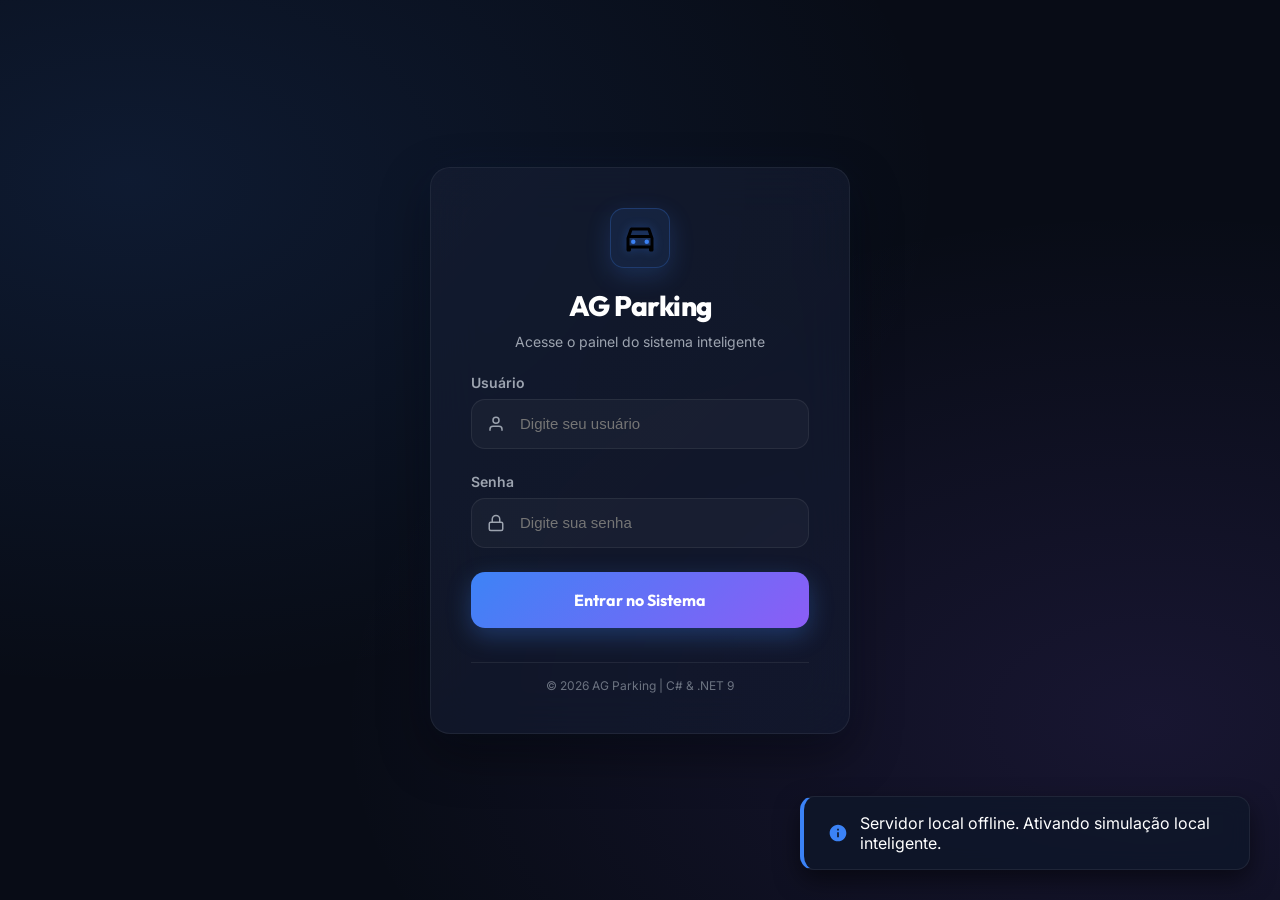
==== wwwroot/index.html @ 48885fd6 "Initial commit: Parking System with roles, users, capacity, and logs" ====
<!DOCTYPE html>
<html lang="pt-BR">
<head>
    <meta charset="UTF-8">
    <meta name="viewport" content="width=device-width, initial-scale=1.0">
    <meta name="description" content="Sistema de Gerenciamento de Estacionamento inteligente e responsivo. Controle entradas, saídas, faturamento e vagas em tempo real com design premium.">
    <title>Antigravity Parking - Sistema Inteligente de Estacionamento</title>
    <!-- CSS Estilos -->
    <link rel="stylesheet" href="css/styles.css">
    <!-- Icones SVG Embutidos nas seções para carregamento instantâneo -->
</head>
<body>

    <!-- Login Screen Overlay -->
    <div class="login-overlay" id="login-overlay">
        <div class="login-box">
            <div class="login-header">
                <div class="login-logo">
                    <svg viewBox="0 0 24 24" width="36" height="36">
                        <path d="M18.92 6.01C18.72 5.42 18.16 5 17.5 5h-11c-.66 0-1.21.42-1.42 1.01L3 12v8c0 .55.45 1 1 1h1c.55 0 1-.45 1-1v-1h12v1c0 .55.45 1 1 1h1c.55 0 1-.45 1-1v-8l-2.08-5.99zM6.85 7h10.29l1.04 3H5.81l1.04-3zM19 17H5v-5h14v5z"/>
                        <circle cx="7.5" cy="14.5" r="1.5" fill="#3b82f6"/>
                        <circle cx="16.5" cy="14.5" r="1.5" fill="#3b82f6"/>
                    </svg>
                </div>
                <h2>AG Parking</h2>
                <p>Acesse o painel do sistema inteligente</p>
            </div>
            <form id="login-form" onsubmit="handleLoginSubmit(event)">
                <div class="form-group">
                    <label for="login-username">Usuário</label>
                    <div class="input-with-icon">
                        <svg viewBox="0 0 24 24" width="18" height="18" fill="none" stroke="currentColor" stroke-width="2"><path d="M20 21v-2a4 4 0 0 0-4-4H8a4 4 0 0 0-4 4v2"/><circle cx="12" cy="7" r="4"/></svg>
                        <input type="text" id="login-username" placeholder="Digite seu usuário" required autocomplete="username">
                    </div>
                </div>
                <div class="form-group">
                    <label for="login-password">Senha</label>
                    <div class="input-with-icon">
                        <svg viewBox="0 0 24 24" width="18" height="18" fill="none" stroke="currentColor" stroke-width="2"><rect x="3" y="11" width="18" height="11" rx="2" ry="2"/><path d="M7 11V7a5 5 0 0 1 10 0v4"/></svg>
                        <input type="password" id="login-password" placeholder="Digite sua senha" required autocomplete="current-password">
                    </div>
                </div>
                <button type="submit" class="btn-primary" id="btn-login-submit" style="margin-top: 10px;">
                    Entrar no Sistema
                </button>
            </form>
            <div class="login-footer">
                <span>&copy; 2026 AG Parking | C# & .NET 9</span>
            </div>
        </div>
    </div>

    <div class="app-container" id="app-container" style="display: none;">
        <!-- Sidebar Navigation -->
        <aside class="sidebar">
            <div class="brand">
                <div class="brand-logo">
                    <svg viewBox="0 0 24 24">
                        <path d="M18.92 6.01C18.72 5.42 18.16 5 17.5 5h-11c-.66 0-1.21.42-1.42 1.01L3 12v8c0 .55.45 1 1 1h1c.55 0 1-.45 1-1v-1h12v1c0 .55.45 1 1 1h1c.55 0 1-.45 1-1v-8l-2.08-5.99zM6.85 7h10.29l1.04 3H5.81l1.04-3zM19 17H5v-5h14v5z"/>
                        <circle cx="7.5" cy="14.5" r="1.5" fill="#fff"/>
                        <circle cx="16.5" cy="14.5" r="1.5" fill="#fff"/>
                    </svg>
                </div>
                <span class="brand-name">AG Parking</span>
            </div>

            <!-- User Profile Widget -->
            <div class="user-profile-card">
                <div class="user-avatar">
                    <svg viewBox="0 0 24 24" width="20" height="20" fill="none" stroke="currentColor" stroke-width="2"><path d="M20 21v-2a4 4 0 0 0-4-4H8a4 4 0 0 0-4 4v2"/><circle cx="12" cy="7" r="4"/></svg>
                </div>
                <div class="user-info">
                    <div class="user-name" id="session-user-name">Operador</div>
                    <div class="user-role-badge" id="session-user-role">Caixa</div>
                </div>
                <div style="display: flex; gap: 6px;">
                    <button class="btn-logout" onclick="openChangePasswordModal()" title="Alterar Senha" style="border-color: rgba(59, 130, 246, 0.25);">
                        <svg viewBox="0 0 24 24" width="18" height="18" fill="none" stroke="#3b82f6" stroke-width="2"><rect x="3" y="11" width="18" height="11" rx="2" ry="2"/><path d="M7 11V7a5 5 0 0 1 10 0v4"/></svg>
                    </button>
                    <button class="btn-logout" onclick="handleLogout()" title="Sair do Sistema">
                        <svg viewBox="0 0 24 24" width="18" height="18" fill="none" stroke="currentColor" stroke-width="2"><path d="M9 21H5a2 2 0 0 1-2-2V5a2 2 0 0 1 2-2h4"/><polyline points="16 17 21 12 16 7"/><line x1="21" y1="12" x2="9" y2="12"/></svg>
                    </button>
                </div>
            </div>

            <nav>
                <ul class="nav-menu">
                    <li class="nav-item">
                        <a href="#" class="nav-link active" id="nav-dashboard" onclick="switchView('dashboard')">
                            <svg viewBox="0 0 24 24"><rect x="3" y="3" width="7" height="9" rx="1"/><rect x="14" y="3" width="7" height="5" rx="1"/><rect x="14" y="12" width="7" height="9" rx="1"/><rect x="3" y="16" width="7" height="5" rx="1"/></svg>
                            <span>Dashboard</span>
                        </a>
                    </li>
                    <li class="nav-item">
                        <a href="#" class="nav-link" id="nav-gate" onclick="switchView('gate')">
                            <svg viewBox="0 0 24 24"><path d="M19 21v-2a4 4 0 0 0-4-4H9a4 4 0 0 0-4 4v2"/><circle cx="12" cy="7" r="4"/><path d="M12 11v6M9 14h6"/></svg>
                            <span>Portaria / Gate</span>
                        </a>
                    </li>
                    <li class="nav-item">
                        <a href="#" class="nav-link" id="nav-map" onclick="switchView('map')">
                            <svg viewBox="0 0 24 24"><rect x="3" y="3" width="18" height="18" rx="2"/><line x1="9" y1="3" x2="9" y2="21"/><line x1="15" y1="3" x2="15" y2="21"/><line x1="3" y1="9" x2="21" y2="9"/><line x1="3" y1="15" x2="21" y2="15"/></svg>
                            <span>Mapa de Vagas</span>
                        </a>
                    </li>
                    <li class="nav-item">
                        <a href="#" class="nav-link" id="nav-tariffs" onclick="switchView('tariffs')">
                            <svg viewBox="0 0 24 24"><circle cx="12" cy="12" r="10"/><line x1="12" y1="8" x2="12" y2="16"/><line x1="8" y1="12" x2="16" y2="12"/></svg>
                            <span>Tabela de Preços</span>
                        </a>
                    </li>
                    <li class="nav-item">
                        <a href="#" class="nav-link" id="nav-monthly" onclick="switchView('monthly')">
                            <svg viewBox="0 0 24 24"><path d="M17 21v-2a4 4 0 0 0-4-4H5a4 4 0 0 0-4 4v2"/><circle cx="9" cy="7" r="4"/><path d="M23 21v-2a4 4 0 0 0-3-3.87"/><path d="M16 3.13a4 4 0 0 1 0 7.75"/></svg>
                            <span>Mensalistas</span>
                        </a>
                    </li>
                    <li class="nav-item">
                        <a href="#" class="nav-link" id="nav-history" onclick="switchView('history')">
                            <svg viewBox="0 0 24 24"><path d="M14 2H6a2 2 0 0 0-2 2v16a2 2 0 0 0 2 2h12a2 2 0 0 0 2-2V8z"/><polyline points="14 2 14 8 20 8"/><line x1="16" y1="13" x2="8" y2="13"/><line x1="16" y1="17" x2="8" y2="17"/><polyline points="10 9 9 9 8 9"/></svg>
                            <span>Histórico & Caixa</span>
                        </a>
                    </li>
                    <li class="nav-item">
                        <a href="#" class="nav-link" id="nav-logs" onclick="switchView('logs')">
                            <svg viewBox="0 0 24 24" fill="none" stroke="currentColor" stroke-width="2"><path d="M18 8A6 6 0 0 0 6 8c0 7-3 9-3 9h18s-3-2-3-9"/><path d="M13.73 21a2 2 0 0 1-3.46 0"/></svg>
                            <span>Logs do Sistema</span>
                        </a>
                    </li>
                    <li class="nav-item" id="nav-item-users" style="display: none;">
                        <a href="#" class="nav-link" id="nav-users" onclick="switchView('users')">
                            <svg viewBox="0 0 24 24" fill="none" stroke="currentColor" stroke-width="2"><path d="M17 21v-2a4 4 0 0 0-4-4H5a4 4 0 0 0-4 4v2"/><circle cx="9" cy="7" r="4"/><path d="M23 21v-2a4 4 0 0 0-3-3.87"/><path d="M16 3.13a4 4 0 0 1 0 7.75"/></svg>
                            <span>Config. Usuários</span>
                        </a>
                    </li>
                    <li class="nav-item" id="nav-item-capacity" style="display: none;">
                        <a href="#" class="nav-link" id="nav-capacity" onclick="switchView('capacity')">
                            <svg viewBox="0 0 24 24" fill="none" stroke="currentColor" stroke-width="2"><rect x="3" y="3" width="18" height="18" rx="2" ry="2"/><line x1="9" y1="3" x2="9" y2="21"/><line x1="15" y1="3" x2="15" y2="21"/></svg>
                            <span>Config. Vagas</span>
                        </a>
                    </li>
                </ul>
            </nav>

            <div class="sidebar-footer">
                <div class="status-badge">
                    <div class="indicator" id="status-indicator"></div>
                    <span id="status-text">Conectado ao Servidor</span>
                </div>
            </div>
        </aside>

        <!-- Main Workspace Area -->
        <main class="main-content">
            <!-- Header Panel -->
            <header class="header-panel">
                <div class="header-title">
                    <h1 id="view-title">Dashboard Operacional</h1>
                    <p id="view-subtitle">Resumo estatístico das operações e ocupação atual.</p>
                </div>
                <div class="system-clock" id="system-clock">
                    <svg viewBox="0 0 24 24" width="18" height="18" fill="none" stroke="currentColor" stroke-width="2"><circle cx="12" cy="12" r="10"/><polyline points="12 6 12 12 16 14"/></svg>
                    <span id="clock-display">00:00:00</span>
                </div>
            </header>

            <!-- VIEW: DASHBOARD -->
            <section id="view-dashboard-section" class="app-view active-view">
                <!-- Cards Grid -->
                <div class="stats-grid">
                    <!-- Card Total Capacity -->
                    <div class="card card-blue" id="card-total-spaces">
                        <div class="card-header-icon">
                            <svg viewBox="0 0 24 24"><rect x="3" y="3" width="18" height="18" rx="2" fill="none"/></svg>
                        </div>
                        <div class="card-title">Vagas Totais</div>
                        <div class="card-value" id="stats-total-spaces">0</div>
                        <div class="card-desc">Capacidade total do complexo</div>
                    </div>
                    <!-- Card Occupied -->
                    <div class="card card-danger" id="card-occupied-spaces">
                        <div class="card-header-icon">
                            <svg viewBox="0 0 24 24"><path d="M18.92 6.01C18.72 5.42 18.16 5 17.5 5h-11c-.66 0-1.21.42-1.42 1.01L3 12v8c0 .55.45 1 1 1h1c.55 0 1-.45 1-1v-1h12v1c0 .55.45 1 1 1h1c.55 0 1-.45 1-1v-8l-2.08-5.99z"/></svg>
                        </div>
                        <div class="card-title">Veículos Estacionados</div>
                        <div class="card-value" id="stats-occupied-spaces">0</div>
                        <div class="card-desc">Vagas ocupadas no momento</div>
                    </div>
                    <!-- Card Free Spaces -->
                    <div class="card card-green" id="card-free-spaces">
                        <div class="card-header-icon">
                            <svg viewBox="0 0 24 24"><path d="M22 11.08V12a10 10 0 1 1-5.93-9.14"/><polyline points="22 4 12 14.01 9 11.01"/></svg>
                        </div>
                        <div class="card-title">Vagas Livres</div>
                        <div class="card-value" id="stats-free-spaces">0</div>
                        <div class="card-desc" id="stats-free-desc">Disponibilidade imediata</div>
                    </div>
                    <!-- Card Faturamento -->
                    <div class="card card-warning" id="card-revenue">
                        <div class="card-header-icon">
                            <svg viewBox="0 0 24 24"><line x1="12" y1="1" x2="12" y2="23"/><path d="M17 5H9.5a3.5 3.5 0 0 0 0 7h5a3.5 3.5 0 0 1 0 7H6"/></svg>
                        </div>
                        <div class="card-title">Caixa do Dia</div>
                        <div class="card-value" id="stats-revenue">R$ 0,00</div>
                        <div class="card-desc">Receita líquida faturada hoje</div>
                    </div>
                </div>

                <!-- Detailed Analytics -->
                <div class="dashboard-details">
                    <!-- Left detail: Vehicle types occupancy bars -->
                    <div class="content-box">
                        <h3 class="content-box-title">Distribuição por Categoria</h3>
                        <div class="occupancy-bars">
                            <!-- Cars -->
                            <div class="bar-item">
                                <div class="bar-label">
                                    <span>Carros (Setor A)</span>
                                    <span id="stats-car-ratio">0 / 0</span>
                                </div>
                                <div class="bar-track">
                                    <div class="bar-fill bar-car" id="stats-car-bar" style="width: 0%"></div>
                                </div>
                            </div>
                            <!-- Motorcycles -->
                            <div class="bar-item">
                                <div class="bar-label">
                                    <span>Motos (Setor B)</span>
                                    <span id="stats-moto-ratio">0 / 0</span>
                                </div>
                                <div class="bar-track">
                                    <div class="bar-fill bar-moto" id="stats-moto-bar" style="width: 0%"></div>
                                </div>
                            </div>
                            <!-- Trucks -->
                            <div class="bar-item">
                                <div class="bar-label">
                                    <span>Utilitários / Caminhões (Setor C)</span>
                                    <span id="stats-truck-ratio">0 / 0</span>
                                </div>
                                <div class="bar-track">
                                    <div class="bar-fill bar-truck" id="stats-truck-bar" style="width: 0%"></div>
                                </div>
                            </div>
                        </div>
                    </div>

                    <!-- Right detail: Progress circle -->
                    <div class="content-box">
                        <h3 class="content-box-title">Taxa de Ocupação</h3>
                        <div class="occupancy-donut-container">
                            <svg class="donut-chart-svg" width="200" height="200">
                                <defs>
                                    <linearGradient id="donut-grad" x1="0%" y1="0%" x2="100%" y2="100%">
                                        <stop offset="0%" stop-color="#3b82f6" />
                                        <stop offset="100%" stop-color="#8b5cf6" />
                                    </linearGradient>
                                </defs>
                                <circle class="donut-bg" cx="100" cy="100" r="90" />
                                <circle class="donut-progress" id="occupancy-donut-progress" cx="100" cy="100" r="90" />
                            </svg>
                            <div class="donut-label">
                                <span class="donut-number" id="occupancy-percentage">0%</span>
                                <span class="donut-text">Ocupado</span>
                            </div>
                        </div>
                    </div>
                </div>
            </section>

            <!-- VIEW: PORTARIA / GATE -->
            <section id="view-gate-section" class="app-view">
                <div class="gate-grid">
                    <!-- Left: Control Panels (Entry and Exit) -->
                    <div style="display: flex; flex-direction: column; gap: 30px;">
                        <!-- Entry Registration -->
                        <div class="gate-form-card">
                            <h2>
                                <svg viewBox="0 0 24 24" width="26" height="26" fill="none" stroke="var(--color-primary)" stroke-width="2"><rect x="3" y="11" width="18" height="10" rx="2"/><path d="M12 2v9M9 5l3-3 3 3"/></svg>
                                Registro de Entrada (Cancela)
                            </h2>
                            <form id="entry-form" onsubmit="handleVehicleEntry(event)">
                                <div class="form-group">
                                    <label for="entry-plate">Placa do Veículo</label>
                                    <div class="plate-input-container">
                                        <svg viewBox="0 0 24 24"><rect x="3" y="3" width="18" height="18" rx="2"/><path d="M7 21v-6a2 2 0 0 1 2-2h6a2 2 0 0 1 2 2v6"/><circle cx="12" cy="8" r="2"/></svg>
                                        <input type="text" id="entry-plate" class="input-plate" oninput="handleEntryPlateInput()" placeholder="AAA-9999 ou ABC1D23" required>
                                    </div>
                                    <div id="entry-subscriber-badge" style="display: none; margin-top: 10px;"></div>
                                </div>
                                <div class="form-group" style="display: grid; grid-template-columns: repeat(3, 1fr); gap: 15px;">
                                    <div>
                                        <label for="entry-brand">Marca</label>
                                        <input type="text" id="entry-brand" class="input-search" style="width: 100%; height: 46px;" placeholder="Ex: Chevrolet">
                                    </div>
                                    <div>
                                        <label for="entry-model">Modelo</label>
                                        <input type="text" id="entry-model" class="input-search" style="width: 100%; height: 46px;" placeholder="Ex: Onix">
                                    </div>
                                    <div>
                                        <label for="entry-color">Cor</label>
                                        <input type="text" id="entry-color" class="input-search" style="width: 100%; height: 46px;" placeholder="Ex: Preto">
                                    </div>
                                </div>
                                <div class="form-group">
                                    <label>Tipo de Veículo</label>
                                    <div class="type-selector">
                                        <div class="type-option selected" id="type-opt-car" onclick="selectEntryVehicleType('Car')">
                                            <svg viewBox="0 0 24 24"><path d="M19 17h2c.6 0 1-.4 1-1v-3c0-.9-.7-1.7-1.5-1.9C18.7 10.6 16 10 16 10s-1.3-1.4-2.2-2.3C13 6.9 11.5 6 10 6H4c-1.1 0-2 .9-2 2v8c0 1.1.9 2 2 2h2m10-5c0-1.1-.9-2-2-2s-2 .9-2 2 .9 2 2 2 2-.9 2-2zM6 15c0-1.1-.9-2-2-2s-2 .9-2 2 .9 2 2 2 2-.9 2-2z"/></svg>
                                            <span>Carro</span>
                                        </div>
                                        <div class="type-option" id="type-opt-motorcycle" onclick="selectEntryVehicleType('Motorcycle')">
                                            <svg viewBox="0 0 24 24"><circle cx="5.5" cy="14.5" r="2.5"/><circle cx="18.5" cy="14.5" r="2.5"/><path d="M5.5 12h2.5l2.5-4h4.5l2 4h1.5M10.5 8l-2-4h-2M15 8l-1.5-4h-3"/></svg>
                                            <span>Moto</span>
                                        </div>
                                        <div class="type-option" id="type-opt-truck" onclick="selectEntryVehicleType('Truck')">
                                            <svg viewBox="0 0 24 24"><rect x="1" y="3" width="15" height="13" rx="2"/><rect x="16" y="8" width="7" height="8" rx="1"/><circle cx="5" cy="18" r="2"/><circle cx="18" cy="18" r="2"/></svg>
                                            <span>Utilitário</span>
                                        </div>
                                    </div>
                                </div>
                                <button type="submit" class="btn-primary" id="btn-submit-entry">
                                    Emitir Ticket & Abrir Cancela
                                </button>
                            </form>
                        </div>

                        <!-- Exit Processing & Payment -->
                        <div class="gate-form-card">
                            <h2>
                                <svg viewBox="0 0 24 24" width="26" height="26" fill="none" stroke="var(--color-success)" stroke-width="2"><rect x="3" y="11" width="18" height="10" rx="2"/><path d="M12 11V2M9 5l3 3 3-3"/></svg>
                                Processar Saída e Pagamento
                            </h2>
                            <div class="gate-search-container">
                                <input type="text" id="exit-search-input" class="input-search" placeholder="Buscar por Placa ou Ticket...">
                                <button class="btn-search" onclick="searchTicketForExit()">
                                    <svg viewBox="0 0 24 24"><circle cx="11" cy="11" r="8"/><line x1="21" y1="21" x2="16.65" y2="16.65"/></svg>
                                </button>
                            </div>

                            <!-- Calculation Display Details -->
                            <div id="checkout-calculation-panel" style="display: none;">
                                <div class="ticket-calculation-details">
                                    <div class="calc-row">
                                        <span class="label">Ticket</span>
                                        <span class="value" id="calc-ticket-number">TKT-000000</span>
                                    </div>
                                    <div class="calc-row">
                                        <span class="label">Placa</span>
                                        <span class="value" id="calc-plate">AAA-0000</span>
                                    </div>
                                    <div class="calc-row">
                                        <span class="label">Modalidade</span>
                                        <span class="value" id="calc-type-badge">Avulso</span>
                                    </div>
                                    <div class="calc-row">
                                        <span class="label">Veículo</span>
                                        <span class="value" id="calc-vehicle-details">--</span>
                                    </div>
                                    <div class="calc-row">
                                        <span class="label">Entrada</span>
                                        <span class="value" id="calc-entry-time">--/--/---- --:--</span>
                                    </div>
                                    <div class="calc-row">
                                        <span class="label">Tempo Decorrido</span>
                                        <span class="value" id="calc-duration">0m</span>
                                    </div>
                                    <div class="calc-row">
                                        <span class="label">Tarifa Aplicada</span>
                                        <span class="value" id="calc-tariff-rate">R$ 0,00</span>
                                    </div>
                                    <div class="calc-total">
                                        <span>Total a Pagar</span>
                                        <span class="value" id="calc-total-amount">R$ 0,00</span>
                                    </div>
                                </div>

                                <div class="form-group">
                                    <label>Método de Pagamento</label>
                                    <div class="method-selector">
                                        <div class="method-option selected" id="method-opt-money" onclick="selectPaymentMethod('Dinheiro')">Dinheiro</div>
                                        <div class="method-option" id="method-opt-card" onclick="selectPaymentMethod('Cartão')">Cartão</div>
                                        <div class="method-option" id="method-opt-pix" onclick="selectPaymentMethod('PIX')">PIX</div>
                                    </div>
                                </div>

                                <button class="btn-success" id="btn-confirm-exit" onclick="confirmPaymentAndExit()">
                                    Confirmar Pagamento e Liberar Cancela
                                </button>
                            </div>
                            
                            <div id="checkout-empty-message" style="color: var(--text-muted); text-align: center; padding: 20px 0;">
                                Busque um ticket ou placa ativo para calcular e processar o pagamento.
                            </div>
                        </div>
                    </div>

                    <!-- Right: Digital Receipt Preview -->
                    <div class="receipt-wrapper">
                        <div id="receipt-preview-container" style="display: none;">
                            <!-- Dynamic receipt is rendered here -->
                        </div>
                        <div id="receipt-empty-state" class="content-box" style="width: 320px; text-align: center; border-style: dashed; padding: 40px 20px;">
                            <svg viewBox="0 0 24 24" width="48" height="48" fill="none" stroke="var(--text-muted)" stroke-width="1.5" style="margin-bottom: 15px;"><path d="M14 2H6a2 2 0 0 0-2 2v16a2 2 0 0 0 2 2h12a2 2 0 0 0 2-2V8z"/><polyline points="14 2 14 8 20 8"/></svg>
                            <h4 style="margin-bottom: 10px; font-family: var(--font-heading);">Comprovante Fiscal</h4>
                            <p style="font-size: 13px; color: var(--text-secondary);">Um comprovante digital interativo do ticket será gerado aqui após a entrada ou pagamento do veículo.</p>
                        </div>
                    </div>
                </div>
            </section>

            <!-- VIEW: MAPA DE VAGAS -->
            <section id="view-map-section" class="app-view">
                <div class="content-box">
                    <div class="content-box-title">
                        <span>Layout Físico das Vagas</span>
                        <!-- Filter Sectors -->
                        <div class="sector-nav">
                            <button class="sector-btn active" id="sector-btn-all" onclick="filterMapSector('all')">Todos os Setores</button>
                            <button class="sector-btn" id="sector-btn-car" onclick="filterMapSector('Car')">Carros (Setor A)</button>
                            <button class="sector-btn" id="sector-btn-moto" onclick="filterMapSector('Motorcycle')">Motos (Setor B)</button>
                            <button class="sector-btn" id="sector-btn-truck" onclick="filterMapSector('Truck')">Utilitários (Setor C)</button>
                        </div>
                    </div>

                    <!-- Grid Layout for Map -->
                    <div class="parking-map-grid" id="parking-map-grid-container">
                        <!-- Parking Space Cells will be dynamically generated by JS -->
                    </div>

                    <!-- Map Legend -->
                    <div style="display: flex; gap: 30px; border-top: 1px solid var(--border-color); padding-top: 25px; margin-top: 25px; justify-content: center; font-size: 14px;">
                        <div style="display: flex; align-items: center; gap: 8px;">
                            <div style="width: 12px; height: 12px; background: var(--color-success); border-radius: 3px;"></div>
                            <span>Vaga Livre</span>
                        </div>
                        <div style="display: flex; align-items: center; gap: 8px;">
                            <div style="width: 12px; height: 12px; background: var(--color-danger); border-radius: 3px;"></div>
                            <span>Vaga Ocupada</span>
                        </div>
                        <div style="display: flex; align-items: center; gap: 8px;">
                            <svg viewBox="0 0 24 24" width="16" height="16" fill="none" stroke="var(--text-secondary)" stroke-width="2"><path d="M19 17h2c.6 0 1-.4 1-1v-3c0-.9-.7-1.7-1.5-1.9C18.7 10.6 16 10 16 10s-1.3-1.4-2.2-2.3C13 6.9 11.5 6 10 6H4c-1.1 0-2 .9-2 2v8c0 1.1.9 2 2 2h2"/></svg>
                            <span>Setor A (Carros)</span>
                        </div>
                        <div style="display: flex; align-items: center; gap: 8px;">
                            <svg viewBox="0 0 24 24" width="16" height="16" fill="none" stroke="var(--text-secondary)" stroke-width="2"><circle cx="5.5" cy="14.5" r="2.5"/><circle cx="18.5" cy="14.5" r="2.5"/><path d="M5.5 12h2.5l2.5-4h4.5l2 4h1.5"/></svg>
                            <span>Setor B (Motos)</span>
                        </div>
                        <div style="display: flex; align-items: center; gap: 8px;">
                            <svg viewBox="0 0 24 24" width="16" height="16" fill="none" stroke="var(--text-secondary)" stroke-width="2"><rect x="1" y="3" width="15" height="13" rx="2"/><circle cx="5" cy="18" r="2"/></svg>
                            <span>Setor C (Caminhões)</span>
                        </div>
                    </div>
                </div>
            </section>

            <!-- VIEW: TABELA DE PRECOS (CONFIGURACOES) -->
            <section id="view-tariffs-section" class="app-view">
                <div class="tariff-grid" id="tariff-cards-container">
                    <!-- Tariff Cards will be rendered dynamically by JS -->
                </div>
            </section>

             <!-- VIEW: MENSALISTAS -->
             <section id="view-monthly-section" class="app-view">
                 <div class="monthly-layout">
                    <!-- Left: Register / Edit Subscriber Form -->
                    <div class="gate-form-card">
                        <h2 id="subscriber-form-title">
                            <svg viewBox="0 0 24 24" width="26" height="26" fill="none" stroke="var(--color-monthly)" stroke-width="2"><path d="M16 21v-2a4 4 0 0 0-4-4H5a4 4 0 0 0-4 4v2"/><circle cx="9" cy="7" r="4"/></svg>
                            Novo Cadastro de Mensalista
                        </h2>
                        <form id="subscriber-form" onsubmit="handleSaveSubscriber(event)">
                            <input type="hidden" id="sub-id" value="">
                            
                            <div class="form-group">
                                <label for="sub-name">Nome Completo</label>
                                <input type="text" id="sub-name" class="input-search" style="width: 100%; height: 46px;" placeholder="Nome do Cliente" required>
                            </div>
                            
                            <div class="form-group" style="display: grid; grid-template-columns: 1fr 1fr; gap: 15px;">
                                <div>
                                    <label for="sub-cpf">CPF</label>
                                    <input type="text" id="sub-cpf" class="input-search" style="width: 100%; height: 46px;" placeholder="000.000.000-00" required>
                                </div>
                                <div>
                                    <label for="sub-plate">Placa do Veículo</label>
                                    <input type="text" id="sub-plate" class="input-plate" style="height: 46px; font-size: 16px; padding: 0 15px;" placeholder="AAA-9999" required>
                                </div>
                            </div>
                            
                            <div class="form-group" style="display: grid; grid-template-columns: repeat(3, 1fr); gap: 10px;">
                                <div>
                                    <label for="sub-brand">Marca</label>
                                    <input type="text" id="sub-brand" class="input-search" style="width: 100%; height: 46px;" placeholder="Ex: Chevrolet">
                                </div>
                                <div>
                                    <label for="sub-model">Modelo</label>
                                    <input type="text" id="sub-model" class="input-search" style="width: 100%; height: 46px;" placeholder="Ex: Onix">
                                </div>
                                <div>
                                    <label for="sub-color">Cor</label>
                                    <input type="text" id="sub-color" class="input-search" style="width: 100%; height: 46px;" placeholder="Ex: Preto">
                                </div>
                            </div>

                            <div class="form-group">
                                <label>Categoria do Veículo</label>
                                <div class="type-selector" style="grid-template-columns: repeat(3, 1fr);">
                                    <div class="type-option selected" id="sub-type-car" onclick="selectSubVehicleType('Car')" style="padding: 10px;">
                                        <svg viewBox="0 0 24 24" style="width: 20px; height: 20px;"><path d="M19 17h2c.6 0 1-.4 1-1v-3c0-.9-.7-1.7-1.5-1.9C18.7 10.6 16 10 16 10s-1.3-1.4-2.2-2.3C13 6.9 11.5 6 10 6H4c-1.1 0-2 .9-2 2v8c0 1.1.9 2 2 2h2"/></svg>
                                        <span style="font-size: 11px;">Carro</span>
                                    </div>
                                    <div class="type-option" id="sub-type-motorcycle" onclick="selectSubVehicleType('Motorcycle')" style="padding: 10px;">
                                        <svg viewBox="0 0 24 24" style="width: 20px; height: 20px;"><circle cx="5.5" cy="14.5" r="2.5"/><circle cx="18.5" cy="14.5" r="2.5"/><path d="M5.5 12h2.5l2.5-4h4.5l2 4h1.5"/></svg>
                                        <span style="font-size: 11px;">Moto</span>
                                    </div>
                                    <div class="type-option" id="sub-type-truck" onclick="selectSubVehicleType('Truck')" style="padding: 10px;">
                                        <svg viewBox="0 0 24 24" style="width: 20px; height: 20px;"><rect x="1" y="3" width="15" height="13" rx="2"/><circle cx="5" cy="18" r="2"/></svg>
                                        <span style="font-size: 11px;">Utilitário</span>
                                    </div>
                                </div>
                            </div>
                            
                            <div class="form-group" style="display: grid; grid-template-columns: 1fr 1fr; gap: 15px;">
                                <div>
                                    <label for="sub-fee">Mensalidade</label>
                                    <div class="currency-input-wrapper">
                                        <span class="currency-input-prefix">R$</span>
                                        <input type="number" step="5.00" min="0" id="sub-fee" class="input-tariff" value="150.00" required>
                                    </div>
                                </div>
                                <div style="display: flex; align-items: center; justify-content: center; height: 100%; padding-top: 25px;">
                                    <label class="status-badge" style="cursor: pointer; gap: 8px;">
                                        <input type="checkbox" id="sub-active" checked style="width: 18px; height: 18px;">
                                        <span>Cadastro Ativo</span>
                                    </label>
                                </div>
                            </div>
                            
                            <div class="form-group" style="display: grid; grid-template-columns: 1fr 1fr; gap: 15px;">
                                <div>
                                    <label for="sub-start">Data de Início</label>
                                    <input type="date" id="sub-start" class="input-search" style="width: 100%; height: 46px;" required>
                                </div>
                                <div>
                                    <label for="sub-end">Data de Expiração</label>
                                    <input type="date" id="sub-end" class="input-search" style="width: 100%; height: 46px;" required>
                                </div>
                            </div>
                            
                            <div style="display: flex; gap: 10px;">
                                <button type="submit" class="btn-primary btn-monthly" style="flex: 1;" id="btn-save-subscriber">
                                    Salvar Mensalista
                                </button>
                                <button type="button" class="btn-search" style="height: 56px; width: auto; padding: 0 20px; display: none;" id="btn-cancel-sub-edit" onclick="cancelSubscriberEdit()">
                                    Cancelar
                                </button>
                            </div>
                        </form>
                    </div>

                    <!-- Right: Subscribers List -->
                    <div class="content-box">
                        <div class="content-box-title">
                            <span>Mensalistas Cadastrados</span>
                            <div class="search-box" style="width: 250px;">
                                <svg viewBox="0 0 24 24"><circle cx="11" cy="11" r="8"/><line x1="21" y1="21" x2="16.65" y2="16.65"/></svg>
                                <input type="text" id="sub-search" oninput="applySubscriberSearch()" placeholder="Pesquisar...">
                            </div>
                        </div>
                        
                        <div class="table-container" style="max-height: 520px; overflow-y: auto;">
                            <table class="data-table">
                                <thead>
                                    <tr>
                                        <th>Nome / CPF</th>
                                        <th>Placa / Categoria</th>
                                        <th>Veículo</th>
                                        <th>Mensalidade</th>
                                        <th>Vencimento</th>
                                        <th>Status</th>
                                        <th>Ações</th>
                                    </tr>
                                </thead>
                                <tbody id="subscribers-table-body">
                                    <!-- Populated dynamically -->
                                </tbody>
                            </table>
                            <div id="sub-empty-message" style="display: none; text-align: center; color: var(--text-muted); padding: 50px 20px;">
                                Nenhum mensalista cadastrado.
                            </div>
                        </div>
                    </div>
                </div>
            </section>

            <!-- VIEW: HISTORICO & RELATORIOS -->
            <section id="view-history-section" class="app-view">
                <div class="history-filters">
                    <!-- Search Input -->
                    <div class="search-box">
                        <svg viewBox="0 0 24 24"><circle cx="11" cy="11" r="8"/><line x1="21" y1="21" x2="16.65" y2="16.65"/></svg>
                        <input type="text" id="history-search" oninput="applyHistoryFilters()" placeholder="Buscar por placa ou ticket...">
                    </div>
                    
                    <!-- Status Filter -->
                    <div class="filter-group">
                        <select id="history-filter-status" onchange="applyHistoryFilters()" class="select-filter">
                            <option value="all">Todos os Status</option>
                            <option value="active">Ativos (No Estacionamento)</option>
                            <option value="paid">Pagos & Finalizados</option>
                        </select>
                        
                        <select id="history-filter-modality" onchange="applyHistoryFilters()" class="select-filter">
                            <option value="all">Todas Modalidades</option>
                            <option value="casual">Avulso</option>
                            <option value="monthly">Mensalista</option>
                        </select>
                        
                        <select id="history-filter-type" onchange="applyHistoryFilters()" class="select-filter">
                            <option value="all">Todas Categorias</option>
                            <option value="Car">Carro</option>
                            <option value="Motorcycle">Moto</option>
                            <option value="Truck">Utilitário</option>
                        </select>
                    </div>
                </div>

                <!-- Data Table -->
                <div class="table-container">
                    <table class="data-table">
                        <thead>
                             <tr>
                                <th>Ticket</th>
                                <th>Placa</th>
                                <th>Modalidade</th>
                                <th>Categoria</th>
                                <th>Veículo</th>
                                <th>Vaga</th>
                                <th>Entrada</th>
                                <th>Saída</th>
                                <th>Valor Pago</th>
                                <th>Status</th>
                            </tr>
                        </thead>
                        <tbody id="history-table-body">
                            <!-- Table rows dynamically populated by JS -->
                        </tbody>
                    </table>
                    <div id="history-empty-message" style="display: none; text-align: center; color: var(--text-muted); padding: 50px 20px;">
                        Nenhum registro encontrado para os filtros selecionados.
                    </div>
                </div>
            </section>

            <!-- VIEW: NOTIFICACOES / LOGS -->
            <section id="view-logs-section" class="app-view">
                <div class="content-box">
                    <div class="content-box-title">
                        <span>Notificações e Logs do Sistema</span>
                        <button class="btn-search" style="width: auto; padding: 0 15px; height: 38px; font-size: 13px; color: var(--color-danger); border-color: rgba(244,63,94,0.2);" onclick="clearSystemLogs()">
                            Limpar Histórico
                        </button>
                    </div>
                    
                    <div class="table-container" style="max-height: 600px; overflow-y: auto;">
                        <table class="data-table">
                            <thead>
                                <tr>
                                    <th style="width: 180px;">Horário</th>
                                    <th style="width: 120px;">Tipo</th>
                                    <th>Mensagem</th>
                                </tr>
                            </thead>
                            <tbody id="logs-table-body">
                                <!-- Populated dynamically -->
                            </tbody>
                        </table>
                        <div id="logs-empty-message" style="display: none; text-align: center; color: var(--text-muted); padding: 50px 20px;">
                            Nenhum registro de log no momento.
                        </div>
                    </div>
                </div>
            </section>

            <!-- VIEW: CONFIG. USUARIOS -->
            <section id="view-users-section" class="app-view">
                <div class="gate-grid">
                    <!-- Left: User Registration / Edit Form -->
                    <div class="gate-form-card">
                        <h2 id="user-form-title">
                            <svg viewBox="0 0 24 24" width="26" height="26" fill="none" stroke="var(--color-primary)" stroke-width="2"><path d="M16 21v-2a4 4 0 0 0-4-4H5a4 4 0 0 0-4 4v2"/><circle cx="9" cy="7" r="4"/></svg>
                            Novo Usuário
                        </h2>
                        <form id="user-crud-form" onsubmit="handleSaveUser(event)">
                            <input type="hidden" id="crud-user-id" value="">
                            
                            <div class="form-group">
                                <label for="crud-user-name">Nome Completo</label>
                                <input type="text" id="crud-user-name" class="input-search" style="width: 100%; height: 46px;" placeholder="Nome do Funcionário" required>
                            </div>
                            
                            <div class="form-group">
                                <label for="crud-user-username">Usuário (Login)</label>
                                <input type="text" id="crud-user-username" class="input-search" style="width: 100%; height: 46px;" placeholder="Ex: joao.silva" required autocomplete="username">
                            </div>
                            
                            <div class="form-group">
                                <label for="crud-user-password" id="label-user-password">Senha</label>
                                <input type="password" id="crud-user-password" class="input-search" style="width: 100%; height: 46px;" placeholder="Mínimo 4 caracteres" required autocomplete="new-password">
                                <small id="crud-user-password-hint" style="font-size: 11px; color: var(--text-muted); display: none; margin-top: 5px;">Deixe em branco para manter a senha atual.</small>
                            </div>

                            <div class="form-group">
                                <label>Perfil de Acesso</label>
                                <div class="type-selector" style="grid-template-columns: 1fr 1fr; gap: 15px;">
                                    <div class="type-option" id="crud-role-cashier" onclick="selectCrudUserRole('Cashier')">
                                        <span>Caixa</span>
                                    </div>
                                    <div class="type-option selected" id="crud-role-admin" onclick="selectCrudUserRole('Admin')">
                                        <span>Administrador</span>
                                    </div>
                                </div>
                            </div>
                            
                            <div style="display: flex; gap: 10px; margin-top: 20px;">
                                <button type="submit" class="btn-primary" style="flex: 1;" id="btn-save-user">
                                    Salvar Usuário
                                </button>
                                <button type="button" class="btn-search" style="height: 56px; width: auto; padding: 0 20px; display: none;" id="btn-cancel-user-edit" onclick="cancelUserEdit()">
                                    Cancelar
                                </button>
                            </div>
                        </form>
                    </div>

                    <!-- Right: Users List -->
                    <div class="content-box">
                        <div class="content-box-title">
                            <span>Usuários Cadastrados</span>
                        </div>
                        
                        <div class="table-container" style="max-height: 520px; overflow-y: auto;">
                            <table class="data-table">
                                <thead>
                                    <tr>
                                        <th>Nome</th>
                                        <th>Usuário</th>
                                        <th>Perfil</th>
                                        <th>Ações</th>
                                    </tr>
                                </thead>
                                <tbody id="users-table-body">
                                    <!-- Populated dynamically -->
                                </tbody>
                            </table>
                        </div>
                    </div>
                </div>
            </section>

            <!-- VIEW: CONFIGURAR CAPACIDADE -->
            <section id="view-capacity-section" class="app-view">
                <div class="gate-grid">
                    <!-- Left: Form to Edit Capacity -->
                    <div class="gate-form-card">
                        <h2>
                            <svg viewBox="0 0 24 24" width="26" height="26" fill="none" stroke="var(--color-primary)" stroke-width="2"><circle cx="12" cy="12" r="3"/><path d="M19.4 15a1.65 1.65 0 0 0 .33 1.82l.06.06a2 2 0 1 1-2.83 2.83l-.06-.06a1.65 1.65 0 0 0-1.82-.33 1.65 1.65 0 0 0-1 1.51V21a2 2 0 0 1-4 0v-.09A1.65 1.65 0 0 0 9 19.4a1.65 1.65 0 0 0-1.82.33l-.06.06a2 2 0 1 1-2.83-2.83l.06-.06a1.65 1.65 0 0 0 .33-1.82 1.65 1.65 0 0 0-1.51-1H3a2 2 0 0 1 0-4h.09A1.65 1.65 0 0 0 4.6 9a1.65 1.65 0 0 0-.33-1.82l-.06-.06a2 2 0 1 1 2.83-2.83l.06.06a1.65 1.65 0 0 0 1.82.33H9a1.65 1.65 0 0 0 1-1.51V3a2 2 0 0 1 4 0v.09a1.65 1.65 0 0 0 1 1.51 1.65 1.65 0 0 0 1.82-.33l.06-.06a2 2 0 1 1 2.83 2.83l-.06.06a1.65 1.65 0 0 0-.33 1.82V9a1.65 1.65 0 0 0 1.51 1H21a2 2 0 0 1 0 4h-.09a1.65 1.65 0 0 0-1.51 1z"/></svg>
                            Alterar Capacidades
                        </h2>
                        
                        <div class="alert alert-info" style="margin-bottom: 20px; border-left: 4px solid var(--color-primary); background: rgba(147, 51, 234, 0.1); padding: 12px; border-radius: 8px;">
                            <p style="font-size: 13px; margin: 0; line-height: 1.4; color: var(--text-normal);">
                                <strong>Aviso de Segurança:</strong> Não é permitido reduzir a capacidade de um setor para um valor inferior ao número de vagas que já estão ocupadas por veículos ativos daquela categoria.
                            </p>
                        </div>

                        <form id="capacity-config-form" onsubmit="handleSaveCapacity(event)">
                            <div class="form-group">
                                <label for="capacity-cars">Capacidade de Carros (Setor A)</label>
                                <input type="number" id="capacity-cars" class="input-search" style="width: 100%; height: 46px;" min="0" required>
                                <small id="occupied-cars-hint" style="font-size: 11px; color: var(--text-muted); display: block; margin-top: 5px;">Carros ativos hoje: 0. Mínimo permitido: 0</small>
                            </div>
                            
                            <div class="form-group">
                                <label for="capacity-motorcycles">Capacidade de Motos (Setor B)</label>
                                <input type="number" id="capacity-motorcycles" class="input-search" style="width: 100%; height: 46px;" min="0" required>
                                <small id="occupied-motorcycles-hint" style="font-size: 11px; color: var(--text-muted); display: block; margin-top: 5px;">Motos ativas hoje: 0. Mínimo permitido: 0</small>
                            </div>
                            
                            <div class="form-group">
                                <label for="capacity-trucks">Capacidade de Utilitários (Setor C)</label>
                                <input type="number" id="capacity-trucks" class="input-search" style="width: 100%; height: 46px;" min="0" required>
                                <small id="occupied-trucks-hint" style="font-size: 11px; color: var(--text-muted); display: block; margin-top: 5px;">Utilitários ativos hoje: 0. Mínimo permitido: 0</small>
                            </div>
                            
                            <div style="margin-top: 25px;">
                                <button type="submit" class="btn-primary" style="width: 100%; height: 50px;" id="btn-save-capacity">
                                    Salvar Nova Capacidade
                                </button>
                            </div>
                        </form>
                    </div>

                    <!-- Right: Current Details -->
                    <div class="content-box">
                        <div class="content-box-title">
                            <span>Distribuição Atual de Vagas</span>
                        </div>
                        
                        <div style="padding: 20px; display: flex; flex-direction: column; gap: 20px;">
                            <!-- Car sector status card -->
                            <div class="status-card" style="background: rgba(255, 255, 255, 0.02); border: 1px solid rgba(255, 255, 255, 0.05); padding: 18px; border-radius: 12px; display: flex; align-items: center; justify-content: space-between;">
                                <div>
                                    <div style="font-weight: 600; font-size: 15px; margin-bottom: 5px; color: var(--text-normal);">Setor A - Carros</div>
                                    <div style="font-size: 13px; color: var(--text-muted);" id="sector-a-summary">Ocupação: 0 / 0 vagas (0%)</div>
                                </div>
                                <div style="text-align: right;">
                                    <span id="sector-a-badge" class="badge badge-success" style="background: rgba(34, 197, 94, 0.1); color: #22c55e; border: 1px solid rgba(34, 197, 94, 0.2); padding: 6px 12px; border-radius: 20px; font-size: 12px; font-weight: 600;">OK</span>
                                </div>
                            </div>
                            
                            <!-- Motorcycle sector status card -->
                            <div class="status-card" style="background: rgba(255, 255, 255, 0.02); border: 1px solid rgba(255, 255, 255, 0.05); padding: 18px; border-radius: 12px; display: flex; align-items: center; justify-content: space-between;">
                                <div>
                                    <div style="font-weight: 600; font-size: 15px; margin-bottom: 5px; color: var(--text-normal);">Setor B - Motos</div>
                                    <div style="font-size: 13px; color: var(--text-muted);" id="sector-b-summary">Ocupação: 0 / 0 vagas (0%)</div>
                                </div>
                                <div style="text-align: right;">
                                    <span id="sector-b-badge" class="badge badge-success" style="background: rgba(34, 197, 94, 0.1); color: #22c55e; border: 1px solid rgba(34, 197, 94, 0.2); padding: 6px 12px; border-radius: 20px; font-size: 12px; font-weight: 600;">OK</span>
                                </div>
                            </div>
                            
                            <!-- Truck sector status card -->
                            <div class="status-card" style="background: rgba(255, 255, 255, 0.02); border: 1px solid rgba(255, 255, 255, 0.05); padding: 18px; border-radius: 12px; display: flex; align-items: center; justify-content: space-between;">
                                <div>
                                    <div style="font-weight: 600; font-size: 15px; margin-bottom: 5px; color: var(--text-normal);">Setor C - Utilitários</div>
                                    <div style="font-size: 13px; color: var(--text-muted);" id="sector-c-summary">Ocupação: 0 / 0 vagas (0%)</div>
                                </div>
                                <div style="text-align: right;">
                                    <span id="sector-c-badge" class="badge badge-success" style="background: rgba(34, 197, 94, 0.1); color: #22c55e; border: 1px solid rgba(34, 197, 94, 0.2); padding: 6px 12px; border-radius: 20px; font-size: 12px; font-weight: 600;">OK</span>
                                </div>
                            </div>
                        </div>
                    </div>
                </div>
            </section>

            <!-- Footer com Copyright -->
            <footer class="app-footer">
                <span>&copy; 2026 AG Parking - Sistema Inteligente de Estacionamento. Todos os direitos reservados.</span>
                <span>Versão 1.0.0 | C# &amp; .NET 9</span>
            </footer>
        </main>
    </div>

    <!-- POPUP / TOAST NOTIFICATION CONTAINER -->
    <div class="toast-container" id="toast-container"></div>

    <!-- MODAL DETAILS INTERFACE -->
    <div class="modal-overlay" id="space-modal">
        <div class="modal-content">
            <div class="modal-header">
                <h3 id="modal-space-title">Vaga A-01</h3>
                <button class="modal-close" onclick="closeSpaceModal()">
                    <svg viewBox="0 0 24 24"><line x1="18" y1="6" x2="6" y2="18"/><line x1="6" y1="6" x2="18" y2="18"/></svg>
                </button>
            </div>
            <div id="modal-space-details">
                <!-- Content generated dynamically -->
            </div>
        </div>
    </div>

    <!-- MODAL ALTERAR SENHA -->
    <div class="modal-overlay" id="change-password-modal">
        <div class="modal-content" style="max-width: 400px;">
            <div class="modal-header">
                <h3>Alterar Minha Senha</h3>
                <button class="modal-close" onclick="closeChangePasswordModal()">
                    <svg viewBox="0 0 24 24"><line x1="18" y1="6" x2="6" y2="18"/><line x1="6" y1="6" x2="18" y2="18"/></svg>
                </button>
            </div>
            <form id="change-password-form" onsubmit="handleChangePassword(event)">
                <div class="form-group">
                    <label for="change-pwd-current">Senha Atual</label>
                    <input type="password" id="change-pwd-current" class="input-search" style="width: 100%; height: 46px;" required autocomplete="current-password">
                </div>
                <div class="form-group">
                    <label for="change-pwd-new">Nova Senha</label>
                    <input type="password" id="change-pwd-new" class="input-search" style="width: 100%; height: 46px;" placeholder="Mínimo 4 caracteres" required autocomplete="new-password">
                </div>
                <div class="form-group">
                    <label for="change-pwd-confirm">Confirmar Nova Senha</label>
                    <input type="password" id="change-pwd-confirm" class="input-search" style="width: 100%; height: 46px;" placeholder="Repita a nova senha" required autocomplete="new-password">
                </div>
                <button type="submit" class="btn-primary" style="margin-top: 15px; width: 100%;">
                    Atualizar Senha
                </button>
            </form>
        </div>
    </div>

    <!-- Script de Aplicação JavaScript -->
    <script src="js/app.js"></script>
</body>
</html>
---- wwwroot/css/styles.css ----
/* Google Fonts */
@import url('https://fonts.googleapis.com/css2?family=Inter:wght@300;400;500;600;700&family=Outfit:wght@400;500;600;700;800&display=swap');

/* CSS Variables for Premium Theme (Deep Space / Dark Glassmorphism) */
:root {
    --bg-primary: #080c16;
    --bg-secondary: #0e1626;
    --bg-glass: rgba(18, 26, 47, 0.65);
    --bg-glass-hover: rgba(25, 36, 64, 0.8);
    --border-color: rgba(255, 255, 255, 0.07);
    --border-color-hover: rgba(255, 255, 255, 0.15);
    
    --text-primary: #f3f4f6;
    --text-secondary: #9ca3af;
    --text-muted: #6b7280;
    
    --color-primary: #3b82f6; /* Electric Blue */
    --color-primary-glow: rgba(59, 130, 246, 0.35);
    --color-success: #10b981; /* Emerald Green */
    --color-success-glow: rgba(16, 185, 129, 0.35);
    --color-danger: #f43f5e; /* Rose Red */
    --color-danger-glow: rgba(244, 63, 94, 0.35);
    --color-warning: #f59e0b; /* Amber */
    --color-warning-glow: rgba(245, 158, 11, 0.35);
    
    --gradient-primary: linear-gradient(135deg, #3b82f6 0%, #8b5cf6 100%);
    --gradient-success: linear-gradient(135deg, #10b981 0%, #059669 100%);
    --gradient-danger: linear-gradient(135deg, #f43f5e 0%, #e11d48 100%);
    --gradient-warning: linear-gradient(135deg, #f59e0b 0%, #d97706 100%);
    --gradient-glass: linear-gradient(135deg, rgba(255, 255, 255, 0.03) 0%, rgba(255, 255, 255, 0.01) 100%);
    
    --radius-sm: 8px;
    --radius-md: 14px;
    --radius-lg: 20px;
    --radius-xl: 30px;
    
    --transition-fast: 0.2s ease;
    --transition-normal: 0.35s cubic-bezier(0.4, 0, 0.2, 1);
    
    --font-heading: 'Outfit', sans-serif;
    --font-body: 'Inter', sans-serif;
}

/* Base Styles */
* {
    margin: 0;
    padding: 0;
    box-sizing: border-box;
    scrollbar-width: thin;
    scrollbar-color: rgba(255, 255, 255, 0.1) transparent;
}

*::-webkit-scrollbar {
    width: 6px;
    height: 6px;
}
*::-webkit-scrollbar-track {
    background: transparent;
}
*::-webkit-scrollbar-thumb {
    background-color: rgba(255, 255, 255, 0.1);
    border-radius: 10px;
}
*::-webkit-scrollbar-thumb:hover {
    background-color: rgba(255, 255, 255, 0.2);
}

body {
    background-color: var(--bg-primary);
    background-image: 
        radial-gradient(at 10% 20%, rgba(59, 130, 246, 0.08) 0px, transparent 50%),
        radial-gradient(at 90% 80%, rgba(139, 92, 246, 0.08) 0px, transparent 50%);
    color: var(--text-primary);
    font-family: var(--font-body);
    min-height: 100vh;
    display: flex;
    overflow-x: hidden;
}

/* Layout Framework */
.app-container {
    display: flex;
    width: 100vw;
    height: 100vh;
    overflow: hidden;
}

/* Sidebar Styling */
.sidebar {
    width: 280px;
    background: rgba(10, 15, 28, 0.85);
    border-right: 1px solid var(--border-color);
    backdrop-filter: blur(20px);
    display: flex;
    flex-direction: column;
    padding: 20px 15px;
    z-index: 100;
    transition: var(--transition-normal);
    height: 100%;
    max-height: 100vh;
    box-sizing: border-box;
}

.sidebar nav {
    flex: 1;
    overflow-y: auto;
    margin-bottom: 15px;
    padding-right: 4px;
    scrollbar-width: thin;
    scrollbar-color: rgba(255, 255, 255, 0.1) transparent;
}

.sidebar nav::-webkit-scrollbar {
    width: 4px;
}

.sidebar nav::-webkit-scrollbar-track {
    background: transparent;
}

.sidebar nav::-webkit-scrollbar-thumb {
    background: rgba(255, 255, 255, 0.1);
    border-radius: 4px;
}

.brand {
    display: flex;
    align-items: center;
    gap: 15px;
    padding: 0 10px 20px 10px;
}

.brand-logo {
    width: 42px;
    height: 42px;
    background: var(--gradient-primary);
    border-radius: var(--radius-md);
    display: flex;
    align-items: center;
    justify-content: center;
    box-shadow: 0 8px 20px var(--color-primary-glow);
}

.brand-logo svg {
    width: 22px;
    height: 22px;
    fill: #fff;
}

.brand-name {
    font-family: var(--font-heading);
    font-weight: 800;
    font-size: 22px;
    background: linear-gradient(120deg, #ffffff, #9ca3af);
    -webkit-background-clip: text;
    -webkit-text-fill-color: transparent;
}

.nav-menu {
    list-style: none;
    display: flex;
    flex-direction: column;
    gap: 8px;
}

.nav-item {
    width: 100%;
}

.nav-link {
    display: flex;
    align-items: center;
    gap: 15px;
    padding: 14px 18px;
    color: var(--text-secondary);
    text-decoration: none;
    font-family: var(--font-heading);
    font-weight: 500;
    border-radius: var(--radius-md);
    transition: var(--transition-fast);
    border: 1px solid transparent;
}

.nav-link svg {
    width: 20px;
    height: 20px;
    stroke: var(--text-secondary);
    stroke-width: 2;
    fill: none;
    transition: var(--transition-fast);
}

.nav-link:hover {
    color: var(--text-primary);
    background: rgba(255, 255, 255, 0.03);
    border-color: rgba(255, 255, 255, 0.05);
}

.nav-link.active {
    color: #fff;
    background: var(--bg-glass-hover);
    border-color: var(--border-color);
    box-shadow: 0 4px 15px rgba(0, 0, 0, 0.2);
    position: relative;
}

.nav-link.active::before {
    content: '';
    position: absolute;
    left: 0;
    top: 25%;
    height: 50%;
    width: 4px;
    background: var(--color-primary);
    border-radius: 0 4px 4px 0;
    box-shadow: 0 0 10px var(--color-primary);
}

.nav-link.active svg {
    stroke: var(--color-primary);
    filter: drop-shadow(0 0 5px var(--color-primary-glow));
}

.sidebar-footer {
    margin-top: auto;
    padding: 20px 10px 0 10px;
    border-top: 1px solid var(--border-color);
}

.status-badge {
    display: flex;
    align-items: center;
    gap: 10px;
    font-size: 13px;
    color: var(--text-secondary);
}

.indicator {
    width: 10px;
    height: 10px;
    border-radius: 50%;
    background: var(--color-success);
    box-shadow: 0 0 10px var(--color-success-glow);
    animation: pulse 2s infinite;
}

.indicator.simulated {
    background: var(--color-warning);
    box-shadow: 0 0 10px var(--color-warning-glow);
}

/* Main Content Area */
.main-content {
    flex: 1;
    display: flex;
    flex-direction: column;
    overflow-y: auto;
    padding: 40px;
    position: relative;
}

.header-panel {
    display: flex;
    justify-content: space-between;
    align-items: center;
    margin-bottom: 40px;
}

.header-title h1 {
    font-family: var(--font-heading);
    font-weight: 700;
    font-size: 32px;
    letter-spacing: -0.5px;
    margin-bottom: 5px;
}

.header-title p {
    color: var(--text-secondary);
    font-size: 15px;
}

.system-clock {
    font-family: var(--font-heading);
    font-weight: 600;
    font-size: 16px;
    background: var(--bg-glass);
    border: 1px solid var(--border-color);
    padding: 10px 20px;
    border-radius: var(--radius-xl);
    backdrop-filter: blur(10px);
    display: flex;
    align-items: center;
    gap: 10px;
}

/* Views Management */
.app-view {
    display: none;
    animation: fadeIn 0.4s ease-out forwards;
}

.app-view.active-view {
    display: block;
}

/* Dashboard Statistics Cards */
.stats-grid {
    display: grid;
    grid-template-columns: repeat(auto-fit, minmax(240px, 1fr));
    gap: 25px;
    margin-bottom: 40px;
}

.card {
    background: var(--bg-glass);
    border: 1px solid var(--border-color);
    border-radius: var(--radius-lg);
    padding: 24px;
    backdrop-filter: blur(15px);
    transition: var(--transition-normal);
    position: relative;
    overflow: hidden;
}

.card::before {
    content: '';
    position: absolute;
    top: 0;
    left: 0;
    width: 100%;
    height: 100%;
    background: var(--gradient-glass);
    opacity: 0.5;
    pointer-events: none;
}

.card:hover {
    transform: translateY(-5px);
    border-color: var(--border-color-hover);
    box-shadow: 0 10px 30px rgba(0, 0, 0, 0.3);
}

.card-header-icon {
    width: 48px;
    height: 48px;
    border-radius: var(--radius-md);
    display: flex;
    align-items: center;
    justify-content: center;
    margin-bottom: 20px;
}

.card-blue .card-header-icon {
    background: rgba(59, 130, 246, 0.15);
    border: 1px solid rgba(59, 130, 246, 0.25);
}
.card-blue .card-header-icon svg { stroke: var(--color-primary); }

.card-green .card-header-icon {
    background: rgba(16, 185, 129, 0.15);
    border: 1px solid rgba(16, 185, 129, 0.25);
}
.card-green .card-header-icon svg { stroke: var(--color-success); }

.card-danger .card-header-icon {
    background: rgba(244, 63, 94, 0.15);
    border: 1px solid rgba(244, 63, 94, 0.25);
}
.card-danger .card-header-icon svg { stroke: var(--color-danger); }

.card-warning .card-header-icon {
    background: rgba(245, 158, 11, 0.15);
    border: 1px solid rgba(245, 158, 11, 0.25);
}
.card-warning .card-header-icon svg { stroke: var(--color-warning); }

.card-header-icon svg {
    width: 24px;
    height: 24px;
    stroke-width: 2;
    fill: none;
}

.card-title {
    font-size: 14px;
    font-weight: 500;
    color: var(--text-secondary);
    margin-bottom: 8px;
}

.card-value {
    font-family: var(--font-heading);
    font-weight: 800;
    font-size: 32px;
    line-height: 1.1;
}

.card-desc {
    font-size: 12px;
    color: var(--text-muted);
    margin-top: 8px;
    display: flex;
    align-items: center;
    gap: 5px;
}

/* Dashboard Graphs & Subsections */
.dashboard-details {
    display: grid;
    grid-template-columns: 2fr 1fr;
    gap: 30px;
}

.content-box {
    background: var(--bg-glass);
    border: 1px solid var(--border-color);
    border-radius: var(--radius-lg);
    padding: 30px;
    backdrop-filter: blur(15px);
}

.content-box-title {
    font-family: var(--font-heading);
    font-size: 20px;
    font-weight: 700;
    margin-bottom: 25px;
    display: flex;
    justify-content: space-between;
    align-items: center;
}

/* Gauge Chart and Subsections */
.occupancy-donut-container {
    display: flex;
    flex-direction: column;
    align-items: center;
    justify-content: center;
    position: relative;
    padding: 20px 0;
}

.donut-chart-svg {
    transform: rotate(-90deg);
}

.donut-bg {
    fill: none;
    stroke: rgba(255, 255, 255, 0.05);
    stroke-width: 14;
}

.donut-progress {
    fill: none;
    stroke: url(#donut-grad);
    stroke-width: 14;
    stroke-linecap: round;
    stroke-dasharray: 565.48; /* 2 * PI * r (90) */
    stroke-dashoffset: 565.48;
    transition: stroke-dashoffset 1.5s cubic-bezier(0.4, 0, 0.2, 1);
}

.donut-label {
    position: absolute;
    display: flex;
    flex-direction: column;
    align-items: center;
    justify-content: center;
}

.donut-number {
    font-family: var(--font-heading);
    font-size: 38px;
    font-weight: 800;
}

.donut-text {
    font-size: 12px;
    color: var(--text-secondary);
    font-weight: 500;
    text-transform: uppercase;
    letter-spacing: 1px;
}

.occupancy-bars {
    display: flex;
    flex-direction: column;
    gap: 20px;
    margin-top: 25px;
}

.bar-item {
    display: flex;
    flex-direction: column;
    gap: 8px;
}

.bar-label {
    display: flex;
    justify-content: space-between;
    font-size: 14px;
    font-weight: 500;
}

.bar-track {
    height: 8px;
    background: rgba(255, 255, 255, 0.05);
    border-radius: 10px;
    overflow: hidden;
}

.bar-fill {
    height: 100%;
    border-radius: 10px;
    width: 0;
    transition: width 1s ease-out;
}

.bar-car { background: var(--gradient-primary); }
.bar-moto { background: var(--gradient-success); }
.bar-truck { background: var(--gradient-warning); }

/* Gate & Terminal View (Forms) */
.gate-grid {
    display: grid;
    grid-template-columns: 1.2fr 1fr;
    gap: 30px;
}

.gate-form-card {
    background: var(--bg-glass);
    border: 1px solid var(--border-color);
    border-radius: var(--radius-lg);
    padding: 35px;
    backdrop-filter: blur(15px);
}

.gate-form-card h2 {
    font-family: var(--font-heading);
    font-size: 24px;
    font-weight: 700;
    margin-bottom: 25px;
    display: flex;
    align-items: center;
    gap: 12px;
}

.form-group {
    margin-bottom: 24px;
    display: flex;
    flex-direction: column;
    gap: 8px;
}

.form-group label {
    font-size: 14px;
    font-weight: 600;
    color: var(--text-secondary);
}

.plate-input-container {
    position: relative;
    display: flex;
    align-items: center;
}

.plate-input-container svg {
    position: absolute;
    left: 18px;
    width: 22px;
    height: 22px;
    stroke: var(--text-secondary);
    fill: none;
    stroke-width: 2;
}

.input-plate {
    width: 100%;
    height: 60px;
    background: rgba(255, 255, 255, 0.03);
    border: 1px solid var(--border-color);
    border-radius: var(--radius-md);
    padding: 0 20px 0 54px;
    color: #fff;
    font-family: var(--font-heading);
    font-size: 22px;
    font-weight: 700;
    letter-spacing: 2px;
    text-transform: uppercase;
    transition: var(--transition-fast);
}

.input-plate::placeholder {
    letter-spacing: 0px;
    font-size: 16px;
    font-weight: 400;
    text-transform: none;
}

.input-plate:focus {
    outline: none;
    border-color: var(--color-primary);
    background: rgba(255, 255, 255, 0.06);
    box-shadow: 0 0 15px rgba(59, 130, 246, 0.2);
}

.type-selector {
    display: grid;
    grid-template-columns: repeat(3, 1fr);
    gap: 15px;
}

.type-option {
    border: 1px solid var(--border-color);
    background: rgba(255, 255, 255, 0.02);
    border-radius: var(--radius-md);
    padding: 16px;
    display: flex;
    flex-direction: column;
    align-items: center;
    gap: 10px;
    cursor: pointer;
    transition: var(--transition-fast);
}

.type-option svg {
    width: 28px;
    height: 28px;
    fill: none;
    stroke: var(--text-secondary);
    stroke-width: 2;
    transition: var(--transition-fast);
}

.type-option span {
    font-size: 13px;
    font-weight: 600;
    color: var(--text-secondary);
}

.type-option:hover {
    background: rgba(255, 255, 255, 0.04);
    border-color: var(--border-color-hover);
}

.type-option.selected {
    background: rgba(59, 130, 246, 0.1);
    border-color: var(--color-primary);
    box-shadow: 0 0 15px var(--color-primary-glow);
}

.type-option.selected svg {
    stroke: var(--color-primary);
    filter: drop-shadow(0 0 3px var(--color-primary-glow));
}

.type-option.selected span {
    color: #fff;
}

.btn-primary {
    width: 100%;
    height: 56px;
    border: none;
    background: var(--gradient-primary);
    color: #fff;
    font-family: var(--font-heading);
    font-weight: 700;
    font-size: 16px;
    border-radius: var(--radius-md);
    cursor: pointer;
    transition: var(--transition-fast);
    box-shadow: 0 8px 25px rgba(59, 130, 246, 0.3);
    display: flex;
    align-items: center;
    justify-content: center;
    gap: 10px;
}

.btn-primary:hover {
    transform: translateY(-2px);
    box-shadow: 0 12px 30px rgba(59, 130, 246, 0.45);
}

.btn-primary:active {
    transform: translateY(0);
}

/* Pay Exit Card Styles */
.gate-search-container {
    display: flex;
    gap: 15px;
    margin-bottom: 25px;
}

.input-search {
    flex: 1;
    height: 50px;
    background: rgba(255, 255, 255, 0.03);
    border: 1px solid var(--border-color);
    border-radius: var(--radius-md);
    padding: 0 18px;
    color: #fff;
    font-size: 16px;
    transition: var(--transition-fast);
}

.input-search:focus {
    outline: none;
    border-color: var(--color-primary);
    background: rgba(255, 255, 255, 0.06);
}

.btn-search {
    width: 50px;
    height: 50px;
    border: 1px solid var(--border-color);
    background: rgba(255, 255, 255, 0.04);
    border-radius: var(--radius-md);
    cursor: pointer;
    display: flex;
    align-items: center;
    justify-content: center;
    transition: var(--transition-fast);
}

.btn-search svg {
    width: 20px;
    height: 20px;
    stroke: var(--text-primary);
    fill: none;
    stroke-width: 2.5;
}

.btn-search:hover {
    background: rgba(255, 255, 255, 0.08);
    border-color: var(--border-color-hover);
}

.ticket-calculation-details {
    background: rgba(255, 255, 255, 0.015);
    border: 1px solid var(--border-color);
    border-radius: var(--radius-md);
    padding: 20px;
    display: flex;
    flex-direction: column;
    gap: 15px;
    margin-bottom: 25px;
}

.calc-row {
    display: flex;
    justify-content: space-between;
    font-size: 14px;
}

.calc-row .label {
    color: var(--text-secondary);
}

.calc-row .value {
    font-weight: 600;
}

.calc-total {
    border-top: 1px dashed var(--border-color);
    padding-top: 15px;
    font-family: var(--font-heading);
    font-size: 20px;
    font-weight: 800;
    color: #fff;
    display: flex;
    justify-content: space-between;
    align-items: center;
}

.calc-total .value {
    color: var(--color-success);
    text-shadow: 0 0 10px rgba(16, 185, 129, 0.2);
}

.method-selector {
    display: grid;
    grid-template-columns: repeat(3, 1fr);
    gap: 10px;
    margin-bottom: 25px;
}

.method-option {
    border: 1px solid var(--border-color);
    background: rgba(255, 255, 255, 0.01);
    border-radius: var(--radius-md);
    padding: 12px;
    text-align: center;
    cursor: pointer;
    font-size: 13px;
    font-weight: 600;
    color: var(--text-secondary);
    transition: var(--transition-fast);
}

.method-option:hover {
    background: rgba(255, 255, 255, 0.03);
}

.method-option.selected {
    background: rgba(16, 185, 129, 0.1);
    border-color: var(--color-success);
    color: #fff;
    box-shadow: 0 0 12px rgba(16, 185, 129, 0.15);
}

.btn-success {
    width: 100%;
    height: 56px;
    border: none;
    background: var(--gradient-success);
    color: #fff;
    font-family: var(--font-heading);
    font-weight: 700;
    font-size: 16px;
    border-radius: var(--radius-md);
    cursor: pointer;
    transition: var(--transition-fast);
    box-shadow: 0 8px 25px rgba(16, 185, 129, 0.3);
    display: flex;
    align-items: center;
    justify-content: center;
    gap: 10px;
}

.btn-success:hover {
    transform: translateY(-2px);
    box-shadow: 0 12px 30px rgba(16, 185, 129, 0.45);
}

.btn-success:disabled {
    background: rgba(255, 255, 255, 0.05);
    border: 1px solid var(--border-color);
    color: var(--text-muted);
    cursor: not-allowed;
    box-shadow: none;
    transform: none;
}

/* Beautiful Receipt Preview Container */
.receipt-wrapper {
    display: flex;
    justify-content: center;
    align-items: flex-start;
}

.receipt-card {
    width: 320px;
    background: #ffffff;
    color: #1f2937;
    border-radius: 8px;
    padding: 24px;
    box-shadow: 0 15px 40px rgba(0, 0, 0, 0.6);
    font-family: 'Courier New', Courier, monospace;
    font-size: 12px;
    position: relative;
    animation: slideInReceipt 0.4s cubic-bezier(0.16, 1, 0.3, 1) forwards;
}

.receipt-card::before, .receipt-card::after {
    content: '';
    position: absolute;
    left: 0;
    width: 100%;
    height: 8px;
    background-size: 16px 16px;
}

.receipt-card::before {
    top: -8px;
    background-image: radial-gradient(circle, transparent 70%, #ffffff 70%);
}

.receipt-card::after {
    bottom: -8px;
    background-image: radial-gradient(circle, #ffffff 70%, transparent 70%);
    background-position: 8px 0;
}

.receipt-header {
    text-align: center;
    border-bottom: 1px dashed #9ca3af;
    padding-bottom: 15px;
    margin-bottom: 15px;
}

.receipt-header h3 {
    font-weight: bold;
    font-size: 15px;
    margin-bottom: 5px;
}

.receipt-body {
    display: flex;
    flex-direction: column;
    gap: 8px;
    margin-bottom: 15px;
}

.receipt-row {
    display: flex;
    justify-content: space-between;
}

.receipt-divider {
    border-bottom: 1px dashed #9ca3af;
    margin: 5px 0;
}

.receipt-total {
    font-weight: bold;
    font-size: 16px;
    display: flex;
    justify-content: space-between;
    margin: 10px 0;
}

.receipt-qr {
    display: flex;
    flex-direction: column;
    align-items: center;
    margin-top: 15px;
    gap: 8px;
}

.qr-code-placeholder {
    width: 100px;
    height: 100px;
    background: #111;
    border-radius: 4px;
    display: flex;
    align-items: center;
    justify-content: center;
    color: #fff;
    font-size: 8px;
    padding: 10px;
    text-align: center;
    font-weight: bold;
}

/* Parking Space Visual Map View */
.sector-nav {
    display: flex;
    gap: 15px;
    margin-bottom: 30px;
}

.sector-btn {
    border: 1px solid var(--border-color);
    background: var(--bg-glass);
    padding: 10px 20px;
    border-radius: var(--radius-xl);
    cursor: pointer;
    font-family: var(--font-heading);
    font-weight: 600;
    color: var(--text-secondary);
    transition: var(--transition-fast);
}

.sector-btn:hover {
    color: #fff;
    border-color: var(--border-color-hover);
}

.sector-btn.active {
    background: var(--color-primary);
    border-color: var(--color-primary);
    color: #fff;
    box-shadow: 0 4px 15px var(--color-primary-glow);
}

.parking-map-grid {
    display: grid;
    grid-template-columns: repeat(auto-fill, minmax(110px, 1fr));
    gap: 18px;
    margin-bottom: 30px;
}

.space-cell {
    aspect-ratio: 1 / 1.15;
    background: var(--bg-glass);
    border: 1px solid var(--border-color);
    border-radius: var(--radius-md);
    display: flex;
    flex-direction: column;
    justify-content: space-between;
    padding: 15px;
    cursor: pointer;
    transition: var(--transition-normal);
    position: relative;
    overflow: hidden;
}

.space-cell:hover {
    transform: scale(1.04);
    box-shadow: 0 8px 25px rgba(0, 0, 0, 0.4);
}

.space-code {
    font-family: var(--font-heading);
    font-weight: 800;
    font-size: 18px;
}

.space-cell.space-free {
    border-top: 5px solid var(--color-success);
}
.space-cell.space-free:hover {
    border-color: var(--color-success-hover, #34d399);
    box-shadow: 0 0 15px rgba(16, 185, 129, 0.15);
}

.space-cell.space-occupied {
    border-top: 5px solid var(--color-danger);
    background: rgba(244, 63, 94, 0.04);
}
.space-cell.space-occupied:hover {
    box-shadow: 0 0 15px rgba(244, 63, 94, 0.15);
}

.space-type-icon {
    align-self: flex-end;
}

.space-type-icon svg {
    width: 20px;
    height: 20px;
    stroke: var(--text-muted);
    fill: none;
}

.space-plate {
    font-family: var(--font-heading);
    font-size: 13px;
    font-weight: 800;
    color: var(--color-danger);
    text-transform: uppercase;
    white-space: nowrap;
    overflow: hidden;
    text-overflow: ellipsis;
}

.space-status-text {
    font-size: 11px;
    font-weight: 600;
    color: var(--text-muted);
    display: flex;
    align-items: center;
    gap: 4px;
}

.space-free .space-status-text {
    color: var(--color-success);
}

.space-occupied .space-status-text {
    color: var(--text-muted);
}

/* Tariffs Config View */
.tariff-grid {
    display: grid;
    grid-template-columns: repeat(auto-fit, minmax(320px, 1fr));
    gap: 30px;
}

.tariff-card {
    background: var(--bg-glass);
    border: 1px solid var(--border-color);
    border-radius: var(--radius-lg);
    padding: 30px;
}

.tariff-card-header {
    display: flex;
    align-items: center;
    gap: 15px;
    border-bottom: 1px solid var(--border-color);
    padding-bottom: 20px;
    margin-bottom: 25px;
}

.tariff-card-header svg {
    width: 32px;
    height: 32px;
    fill: none;
    stroke: var(--color-primary);
    stroke-width: 2;
}

.tariff-card-header h3 {
    font-family: var(--font-heading);
    font-size: 20px;
    font-weight: 700;
}

.tariff-inputs {
    display: flex;
    flex-direction: column;
    gap: 18px;
    margin-bottom: 25px;
}

.currency-input-wrapper {
    position: relative;
    display: flex;
    align-items: center;
}

.currency-input-prefix {
    position: absolute;
    left: 15px;
    font-size: 14px;
    font-weight: 700;
    color: var(--text-secondary);
}

.input-tariff {
    width: 100%;
    height: 48px;
    background: rgba(255, 255, 255, 0.02);
    border: 1px solid var(--border-color);
    border-radius: var(--radius-md);
    padding: 0 15px 0 45px;
    color: #fff;
    font-size: 16px;
    font-weight: 600;
    transition: var(--transition-fast);
}

.input-tariff:focus {
    outline: none;
    border-color: var(--color-primary);
}

.input-duration {
    padding: 0 15px;
}

/* History / Reports View Table Styles */
.history-filters {
    display: flex;
    justify-content: space-between;
    gap: 20px;
    margin-bottom: 30px;
}

.search-box {
    width: 350px;
    position: relative;
    display: flex;
    align-items: center;
}

.search-box svg {
    position: absolute;
    left: 15px;
    width: 18px;
    height: 18px;
    stroke: var(--text-secondary);
    fill: none;
}

.search-box input {
    width: 100%;
    height: 46px;
    background: rgba(255, 255, 255, 0.02);
    border: 1px solid var(--border-color);
    border-radius: var(--radius-md);
    padding: 0 15px 0 45px;
    color: #fff;
    font-size: 14px;
    transition: var(--transition-fast);
}

.search-box input:focus {
    outline: none;
    border-color: var(--color-primary);
}

.filter-group {
    display: flex;
    gap: 12px;
}

.select-filter {
    height: 46px;
    background: rgba(255, 255, 255, 0.03);
    border: 1px solid var(--border-color);
    border-radius: var(--radius-md);
    padding: 0 15px;
    color: #fff;
    font-size: 14px;
    outline: none;
    cursor: pointer;
}

.table-container {
    background: var(--bg-glass);
    border: 1px solid var(--border-color);
    border-radius: var(--radius-lg);
    overflow: hidden;
    backdrop-filter: blur(15px);
}

.data-table {
    width: 100%;
    border-collapse: collapse;
    text-align: left;
    font-size: 14px;
}

.data-table th {
    background: rgba(255, 255, 255, 0.02);
    padding: 16px 20px;
    font-family: var(--font-heading);
    font-weight: 600;
    color: var(--text-secondary);
    border-bottom: 1px solid var(--border-color);
}

.data-table td {
    padding: 16px 20px;
    border-bottom: 1px solid var(--border-color);
    color: var(--text-primary);
}

.data-table tbody tr {
    transition: var(--transition-fast);
}

.data-table tbody tr:hover {
    background: rgba(255, 255, 255, 0.015);
}

.table-status {
    display: inline-flex;
    align-items: center;
    gap: 6px;
    padding: 4px 10px;
    border-radius: 20px;
    font-size: 12px;
    font-weight: 600;
}

.status-active {
    background: rgba(59, 130, 246, 0.1);
    color: var(--color-primary);
    border: 1px solid rgba(59, 130, 246, 0.2);
}

.status-paid {
    background: rgba(16, 185, 129, 0.1);
    color: var(--color-success);
    border: 1px solid rgba(16, 185, 129, 0.2);
}

/* Animations */
@keyframes pulse {
    0% {
        transform: scale(0.95);
        box-shadow: 0 0 0 0 rgba(16, 185, 129, 0.7);
    }
    70% {
        transform: scale(1);
        box-shadow: 0 0 0 6px rgba(16, 185, 129, 0);
    }
    100% {
        transform: scale(0.95);
        box-shadow: 0 0 0 0 rgba(16, 185, 129, 0);
    }
}

@keyframes fadeIn {
    from {
        opacity: 0;
        transform: translateY(10px);
    }
    to {
        opacity: 1;
        transform: translateY(0);
    }
}

@keyframes slideInReceipt {
    from {
        opacity: 0;
        transform: translateY(30px) scale(0.95);
    }
    to {
        opacity: 1;
        transform: translateY(0) scale(1);
    }
}

/* Toast Notifications */
.toast-container {
    position: fixed;
    bottom: 30px;
    right: 30px;
    display: flex;
    flex-direction: column;
    gap: 10px;
    z-index: 10000;
}

.toast {
    background: rgba(15, 23, 42, 0.9);
    border: 1px solid var(--border-color);
    color: #fff;
    padding: 16px 24px;
    border-radius: var(--radius-md);
    box-shadow: 0 10px 25px rgba(0, 0, 0, 0.5);
    display: flex;
    align-items: center;
    gap: 12px;
    backdrop-filter: blur(10px);
    min-width: 300px;
    max-width: 450px;
    animation: toastIn 0.35s cubic-bezier(0.175, 0.885, 0.32, 1.275) forwards;
}

.toast-success { border-left: 4px solid var(--color-success); }
.toast-error { border-left: 4px solid var(--color-danger); }
.toast-info { border-left: 4px solid var(--color-primary); }
.toast-warning { border-left: 4px solid var(--color-warning); }

.toast svg {
    width: 20px;
    height: 20px;
    flex-shrink: 0;
}
.toast-success svg { fill: var(--color-success); }
.toast-error svg { fill: var(--color-danger); }
.toast-info svg { fill: var(--color-primary); }
.toast-warning svg { fill: var(--color-warning); }

@keyframes toastIn {
    from {
        transform: translateX(100%) scale(0.9);
        opacity: 0;
    }
    to {
        transform: translateX(0) scale(1);
        opacity: 1;
    }
}

/* Modal detail card */
.modal-overlay {
    position: fixed;
    top: 0;
    left: 0;
    width: 100vw;
    height: 100vh;
    background: rgba(0, 0, 0, 0.7);
    backdrop-filter: blur(5px);
    display: flex;
    align-items: center;
    justify-content: center;
    z-index: 1000;
    opacity: 0;
    pointer-events: none;
    transition: opacity 0.3s ease;
}

.modal-overlay.active {
    opacity: 1;
    pointer-events: all;
}

.modal-content {
    background: var(--bg-secondary);
    border: 1px solid var(--border-color);
    border-radius: var(--radius-lg);
    width: 100%;
    max-width: 450px;
    padding: 30px;
    box-shadow: 0 20px 50px rgba(0, 0, 0, 0.5);
    transform: scale(0.9);
    transition: transform 0.3s cubic-bezier(0.34, 1.56, 0.64, 1);
}

.modal-overlay.active .modal-content {
    transform: scale(1);
}

.modal-header {
    display: flex;
    justify-content: space-between;
    align-items: center;
    margin-bottom: 20px;
}

.modal-header h3 {
    font-family: var(--font-heading);
    font-size: 22px;
    font-weight: 700;
}

.modal-close {
    background: transparent;
    border: none;
    color: var(--text-secondary);
    cursor: pointer;
    display: flex;
    align-items: center;
    justify-content: center;
}

.modal-close svg {
    width: 24px;
    height: 24px;
    stroke: currentColor;
    stroke-width: 2;
    fill: none;
}

.modal-close:hover {
    color: #fff;
}

/* Responsive Media Queries */
@media (max-width: 1024px) {
    .dashboard-details {
        grid-template-columns: 1fr;
    }
    .gate-grid {
        grid-template-columns: 1fr;
    }
    .receipt-wrapper {
        margin-top: 30px;
    }
}

@media (max-width: 768px) {
    .app-container {
        flex-direction: column;
    }
    .sidebar {
        width: 100%;
        height: auto;
        border-right: none;
        border-bottom: 1px solid var(--border-color);
        padding: 20px;
    }
    .brand {
        padding-bottom: 20px;
    }
    .nav-menu {
        flex-direction: row;
        overflow-x: auto;
        padding-bottom: 5px;
    }
    .nav-link {
        padding: 10px 14px;
        white-space: nowrap;
    }
    .nav-link.active::before {
        display: none;
    }
    .main-content {
        padding: 20px;
    }
    .header-panel {
        flex-direction: column;
        align-items: flex-start;
        gap: 15px;
        margin-bottom: 30px;
    }
    .system-clock {
        align-self: flex-start;
    }
}

/* App Footer Styling */
.app-footer {
    margin-top: auto;
    padding-top: 25px;
    margin-top: 40px;
    border-top: 1px solid var(--border-color);
    display: flex;
    justify-content: space-between;
    align-items: center;
    font-size: 13px;
    color: var(--text-muted);
    width: 100%;
}

@media (max-width: 768px) {
    .app-footer {
        flex-direction: column;
        gap: 10px;
        text-align: center;
        font-size: 12px;
        padding-top: 20px;
        margin-top: 30px;
    }
}

/* Monthly Subscriber Styling */
:root {
    --color-monthly: #8b5cf6;
    --color-monthly-glow: rgba(139, 92, 246, 0.35);
    --gradient-monthly: linear-gradient(135deg, #a78bfa 0%, #7c3aed 100%);
}

.status-monthly {
    background: rgba(139, 92, 246, 0.1);
    color: #c084fc;
    border: 1px solid rgba(139, 92, 246, 0.2);
}

.btn-monthly {
    background: var(--gradient-monthly);
    color: #fff;
    font-family: var(--font-heading);
    font-weight: 700;
    border-radius: var(--radius-md);
    border: none;
    cursor: pointer;
    transition: var(--transition-fast);
    box-shadow: 0 8px 25px rgba(124, 58, 237, 0.3);
}

.btn-monthly:hover {
    transform: translateY(-2px);
    box-shadow: 0 12px 30px rgba(124, 58, 237, 0.45);
}

.badge-monthly {
    background: rgba(139, 92, 246, 0.2);
    color: #c084fc;
    padding: 3px 8px;
    border-radius: 4px;
    font-size: 11px;
    font-weight: 700;
    text-transform: uppercase;
    letter-spacing: 0.5px;
    display: inline-block;
    border: 1px solid rgba(139, 92, 246, 0.3);
}

.badge-casual {
    background: rgba(59, 130, 246, 0.2);
    color: #93c5fd;
    padding: 3px 8px;
    border-radius: 4px;
    font-size: 11px;
    font-weight: 700;
    text-transform: uppercase;
    letter-spacing: 0.5px;
    display: inline-block;
    border: 1px solid rgba(59, 130, 246, 0.3);
}

/* Login Screen & User Profile Styles */
.login-overlay {
    position: fixed;
    top: 0;
    left: 0;
    width: 100vw;
    height: 100vh;
    background-color: var(--bg-primary);
    background-image: 
        radial-gradient(at 10% 20%, rgba(59, 130, 246, 0.12) 0px, transparent 50%),
        radial-gradient(at 90% 80%, rgba(139, 92, 246, 0.12) 0px, transparent 50%);
    display: flex;
    align-items: center;
    justify-content: center;
    z-index: 9999;
    padding: 20px;
    animation: fadeIn 0.4s ease-out forwards;
}

.login-box {
    background: var(--bg-glass);
    border: 1px solid var(--border-color);
    border-radius: var(--radius-lg);
    padding: 40px;
    width: 100%;
    max-width: 420px;
    backdrop-filter: blur(25px);
    box-shadow: 0 20px 50px rgba(0, 0, 0, 0.4), 0 0 40px rgba(59, 130, 246, 0.05);
    position: relative;
    overflow: hidden;
    display: flex;
    flex-direction: column;
    gap: 24px;
}

.login-box::before {
    content: '';
    position: absolute;
    top: 0;
    left: 0;
    width: 100%;
    height: 100%;
    background: var(--gradient-glass);
    opacity: 0.5;
    pointer-events: none;
}

.login-header {
    text-align: center;
    display: flex;
    flex-direction: column;
    align-items: center;
    gap: 10px;
}

.login-logo {
    width: 60px;
    height: 60px;
    background: rgba(59, 130, 246, 0.1);
    border: 1px solid rgba(59, 130, 246, 0.25);
    border-radius: var(--radius-md);
    display: flex;
    align-items: center;
    justify-content: center;
    box-shadow: 0 8px 25px rgba(59, 130, 246, 0.2);
    margin-bottom: 10px;
}

.login-logo svg {
    filter: drop-shadow(0 0 5px var(--color-primary-glow));
}

.login-header h2 {
    font-family: var(--font-heading);
    font-weight: 800;
    font-size: 28px;
    letter-spacing: -0.5px;
    color: #fff;
}

.login-header p {
    color: var(--text-secondary);
    font-size: 14px;
}

.input-with-icon {
    position: relative;
    display: flex;
    align-items: center;
    width: 100%;
}

.input-with-icon svg {
    position: absolute;
    left: 16px;
    stroke: var(--text-secondary);
    stroke-width: 2;
    fill: none;
    pointer-events: none;
    transition: var(--transition-fast);
}

.input-with-icon input {
    width: 100%;
    height: 50px;
    background: rgba(255, 255, 255, 0.03);
    border: 1px solid var(--border-color);
    border-radius: var(--radius-md);
    padding: 0 16px 0 48px;
    color: #fff;
    font-size: 15px;
    transition: var(--transition-fast);
}

.input-with-icon input:focus {
    outline: none;
    border-color: var(--color-primary);
    background: rgba(255, 255, 255, 0.06);
    box-shadow: 0 0 15px rgba(59, 130, 246, 0.15);
}

.input-with-icon input:focus + svg {
    stroke: var(--color-primary);
    filter: drop-shadow(0 0 3px var(--color-primary-glow));
}

.login-footer {
    text-align: center;
    font-size: 12px;
    color: var(--text-muted);
    border-top: 1px solid var(--border-color);
    padding-top: 15px;
    margin-top: 10px;
}

/* User Profile Widget in Sidebar */
.user-profile-card {
    display: flex;
    align-items: center;
    gap: 12px;
    background: rgba(255, 255, 255, 0.02);
    border: 1px solid var(--border-color);
    padding: 14px;
    border-radius: var(--radius-md);
    margin-bottom: 25px;
    backdrop-filter: blur(10px);
}

.user-avatar {
    width: 38px;
    height: 38px;
    border-radius: 50%;
    background: rgba(59, 130, 246, 0.15);
    border: 1px solid rgba(59, 130, 246, 0.25);
    display: flex;
    align-items: center;
    justify-content: center;
    color: var(--color-primary);
}

.user-info {
    flex: 1;
    display: flex;
    flex-direction: column;
    gap: 4px;
    min-width: 0;
}

.user-name {
    font-size: 14px;
    font-weight: 600;
    color: #fff;
    white-space: nowrap;
    overflow: hidden;
    text-overflow: ellipsis;
}

.user-role-badge {
    align-self: flex-start;
    padding: 2px 6px;
    border-radius: 4px;
    font-size: 10px;
    font-weight: 700;
    text-transform: uppercase;
    letter-spacing: 0.5px;
}

/* Color schemes for role badges */
.user-role-badge.role-admin {
    background: rgba(16, 185, 129, 0.15);
    color: #34d399;
    border: 1px solid rgba(16, 185, 129, 0.3);
}

.user-role-badge.role-cashier {
    background: rgba(59, 130, 246, 0.15);
    color: #60a5fa;
    border: 1px solid rgba(59, 130, 246, 0.3);
}

.btn-logout {
    background: transparent;
    border: none;
    cursor: pointer;
    color: var(--text-secondary);
    display: flex;
    align-items: center;
    justify-content: center;
    padding: 8px;
    border-radius: var(--radius-sm);
    transition: var(--transition-fast);
}

.btn-logout:hover {
    color: var(--color-danger);
    background: rgba(244, 63, 94, 0.1);
}

/* Monthly layout vertical stacking */
.monthly-layout {
    display: flex;
    flex-direction: column;
    gap: 30px;
}
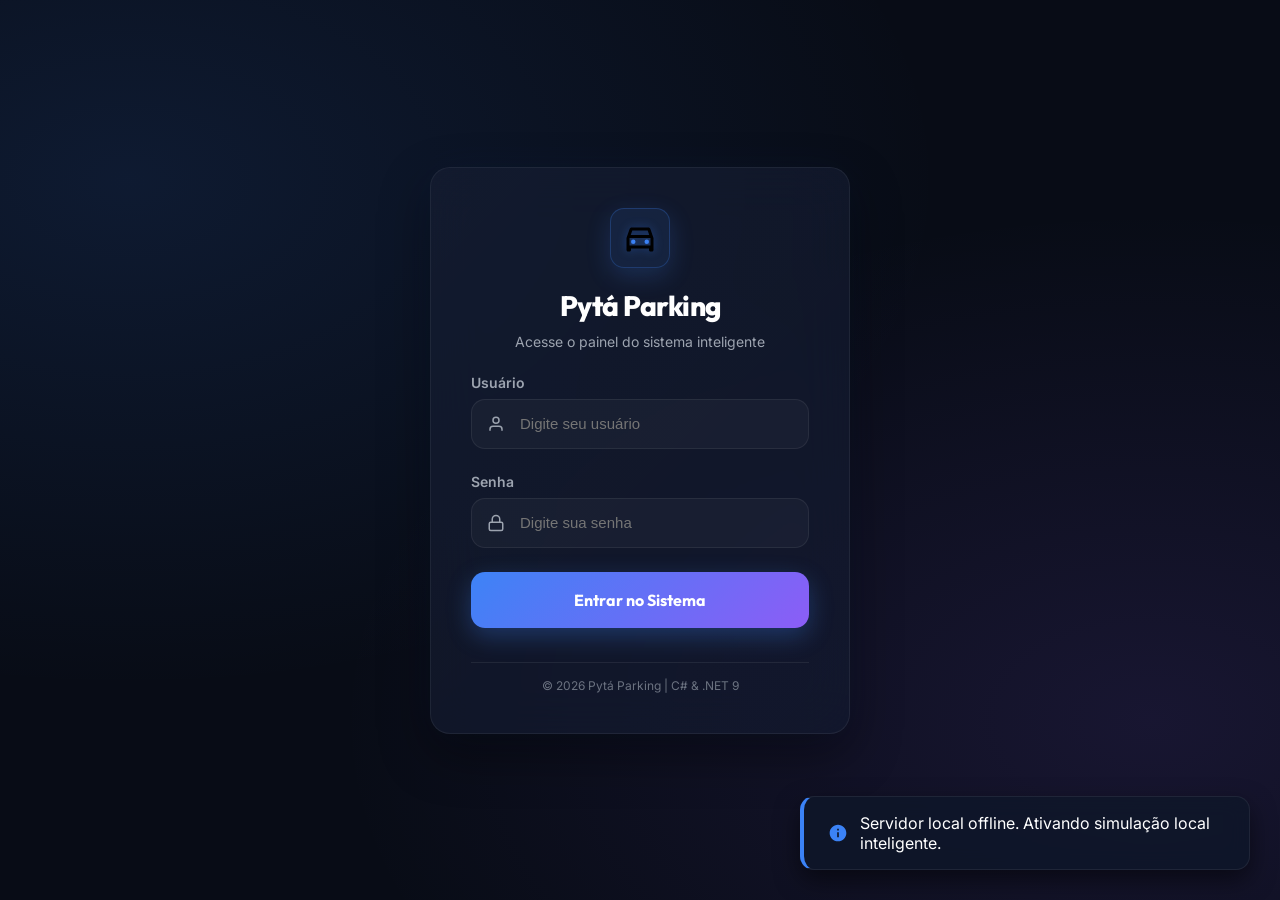
==== commit 6647cb33: "chore: Renomeia a marca do sistema de AG Parking para Pyta Parking" ====
--- a/wwwroot/index.html
+++ b/wwwroot/index.html
@@ -22,7 +22,7 @@
                         <circle cx="16.5" cy="14.5" r="1.5" fill="#3b82f6"/>
                     </svg>
                 </div>
-                <h2>AG Parking</h2>
+                <h2>Pytá Parking</h2>
                 <p>Acesse o painel do sistema inteligente</p>
             </div>
             <form id="login-form" onsubmit="handleLoginSubmit(event)">
@@ -45,7 +45,7 @@
                 </button>
             </form>
             <div class="login-footer">
-                <span>&copy; 2026 AG Parking | C# & .NET 9</span>
+                <span>&copy; 2026 Pytá Parking | C# & .NET 9</span>
             </div>
         </div>
     </div>
@@ -61,7 +61,7 @@
                         <circle cx="16.5" cy="14.5" r="1.5" fill="#fff"/>
                     </svg>
                 </div>
-                <span class="brand-name">AG Parking</span>
+                <span class="brand-name">Pytá Parking</span>
             </div>
 
             <!-- User Profile Widget -->
@@ -139,6 +139,12 @@
                             <span>Config. Vagas</span>
                         </a>
                     </li>
+                    <li class="nav-item" id="nav-item-printing" style="display: none;">
+                        <a href="#" class="nav-link" id="nav-printing" onclick="switchView('printing')">
+                            <svg viewBox="0 0 24 24" fill="none" stroke="currentColor" stroke-width="2"><polyline points="6 9 6 2 18 2 18 9"/><path d="M6 18H4a2 2 0 0 1-2-2v-5a2 2 0 0 1 2-2h16a2 2 0 0 1 2 2v5a2 2 0 0 1-2 2h-2"/><rect x="6" y="14" width="12" height="8"/></svg>
+                            <span>Config. Impressão</span>
+                        </a>
+                    </li>
                 </ul>
             </nav>
 
@@ -624,6 +630,11 @@
                             <option value="Motorcycle">Moto</option>
                             <option value="Truck">Utilitário</option>
                         </select>
+                        
+                        <button type="button" class="btn-primary" style="height: 46px; padding: 0 20px; display: flex; align-items: center; gap: 8px;" onclick="generatePDFReport()">
+                            <svg viewBox="0 0 24 24" width="18" height="18" fill="none" stroke="currentColor" stroke-width="2"><path d="M14 2H6a2 2 0 0 0-2 2v16a2 2 0 0 0 2 2h12a2 2 0 0 0 2-2V8z"/><polyline points="14 2 14 8 20 8"/><line x1="16" y1="13" x2="8" y2="13"/><line x1="16" y1="17" x2="8" y2="17"/><polyline points="10 9 9 9 8 9"/></svg>
+                            Exportar PDF
+                        </button>
                     </div>
                 </div>
 
@@ -642,6 +653,7 @@
                                 <th>Saída</th>
                                 <th>Valor Pago</th>
                                 <th>Status</th>
+                                <th style="text-align: center;">Ações</th>
                             </tr>
                         </thead>
                         <tbody id="history-table-body">
@@ -847,9 +859,116 @@
                 </div>
             </section>
 
+            <!-- VIEW: CONFIGURACOES DE IMPRESSAO -->
+            <section id="view-printing-section" class="app-view">
+                <div class="gate-grid">
+                    <!-- Left: Form to Edit Printer Configurations -->
+                    <div class="gate-form-card">
+                        <h2>
+                            <svg viewBox="0 0 24 24" width="26" height="26" fill="none" stroke="var(--color-primary)" stroke-width="2"><polyline points="6 9 6 2 18 2 18 9"/><path d="M6 18H4a2 2 0 0 1-2-2v-5a2 2 0 0 1 2-2h16a2 2 0 0 1 2 2v5a2 2 0 0 1-2 2h-2"/><rect x="6" y="14" width="12" height="8"/></svg>
+                            Gerenciamento de Impressoras
+                        </h2>
+                        
+                        <form id="printing-config-form" onsubmit="handleSavePrintingConfig(event)">
+                            <div class="form-group">
+                                <label for="printer-profile">Perfil da Impressora</label>
+                                <select id="printer-profile" class="input-search" style="width: 100%; height: 46px; background: #0d1527; color: var(--text-normal); border: 1px solid var(--border-color); padding: 0 15px; border-radius: 8px;" onchange="updateLiveTicketPreview()">
+                                    <option value="virtual">Impressora Virtual (Apenas na Tela)</option>
+                                    <option value="thermal58">Impressora Térmica Não Fiscal (58mm)</option>
+                                    <option value="thermal80">Impressora Térmica Não Fiscal (80mm)</option>
+                                    <option value="standard">Impressora Padrão (Laser/Jato de Tinta - A4)</option>
+                                </select>
+                            </div>
+
+                            <div class="form-group">
+                                <label for="print-header">Texto do Cabeçalho</label>
+                                <input type="text" id="print-header" class="input-search" style="width: 100%; height: 46px;" placeholder="Ex: ESTACIONAMENTO PYTÁ PARKING" required oninput="updateLiveTicketPreview()">
+                            </div>
+                            
+                            <div class="form-group">
+                                <label for="print-footer">Texto do Rodapé</label>
+                                <input type="text" id="print-footer" class="input-search" style="width: 100%; height: 46px;" placeholder="Ex: Guarde este cupom. Sujeito a cobrança." required oninput="updateLiveTicketPreview()">
+                            </div>
+
+                            <div class="form-group" style="display: flex; flex-direction: column; gap: 10px; margin-top: 15px;">
+                                <label style="display: flex; align-items: center; gap: 10px; cursor: pointer; font-size: 13px;">
+                                    <input type="checkbox" id="print-auto-entry" style="width: 18px; height: 18px; cursor: pointer;">
+                                    Imprimir ticket automaticamente na entrada de veículos
+                                </label>
+                                <label style="display: flex; align-items: center; gap: 10px; cursor: pointer; font-size: 13px;">
+                                    <input type="checkbox" id="print-auto-exit" style="width: 18px; height: 18px; cursor: pointer;">
+                                    Imprimir recibo fiscal automaticamente no pagamento/saída
+                                </label>
+                            </div>
+                            
+                            <div style="display: flex; gap: 10px; margin-top: 25px;">
+                                <button type="submit" class="btn-primary" style="flex: 1; height: 50px;">
+                                    Salvar Configurações
+                                </button>
+                                <button type="button" class="btn-search" style="height: 50px; padding: 0 15px;" onclick="triggerTestPrint()">
+                                    Imprimir Teste
+                                </button>
+                            </div>
+                        </form>
+                    </div>
+
+                    <!-- Right: Live Preview -->
+                    <div class="content-box">
+                        <div class="content-box-title" style="display: flex; justify-content: space-between; align-items: center;">
+                            <span>Pré-visualização do Cupom</span>
+                            <span id="preview-width-badge" class="badge" style="background: rgba(59, 130, 246, 0.1); color: var(--color-primary); font-size: 11px;">Apenas Tela</span>
+                        </div>
+                        
+                        <div style="padding: 20px; display: flex; justify-content: center; background: rgba(0, 0, 0, 0.2); min-height: 400px; border-radius: 0 0 12px 12px; overflow-y: auto;">
+                            <!-- Container formatted like a physical thermal receipt -->
+                            <div id="live-ticket-preview-wrapper" style="width: 100%; max-width: 280px; transition: max-width 0.3s ease;">
+                                <div class="receipt-card" style="margin: 0; border-radius: 8px; box-shadow: 0 10px 25px rgba(0, 0, 0, 0.3); border-top: 5px solid var(--color-primary);">
+                                    <div class="receipt-header">
+                                        <h3 id="preview-header-text">PYTÁ PARKING</h3>
+                                        <p>CNPJ: 12.345.678/0001-99</p>
+                                        <p>AV. TECNOLOGIA, 2026 - BRAZIL</p>
+                                        <p style="font-size: 10px; margin-top: 5px; font-weight: bold; text-transform: uppercase;">CUPOM DE ENTRADA TESTE</p>
+                                    </div>
+                                    <div class="receipt-body">
+                                        <div class="receipt-row">
+                                            <span>NUMERO:</span>
+                                            <span style="font-weight: bold;">TKT-99999</span>
+                                        </div>
+                                        <div class="receipt-row">
+                                            <span>PLACA:</span>
+                                            <span style="font-weight: bold; font-size: 14px;">BRA2E26</span>
+                                        </div>
+                                        <div class="receipt-row">
+                                            <span>MODALIDADE:</span>
+                                            <span style="font-weight: bold; color: var(--color-primary);">AVULSO</span>
+                                        </div>
+                                        <div class="receipt-row">
+                                            <span>VAGA:</span>
+                                            <span style="font-weight: bold; color: #1d4ed8;">A-01</span>
+                                        </div>
+                                        <div class="receipt-divider"></div>
+                                        <div class="receipt-row">
+                                            <span>ENTRADA:</span>
+                                            <span>06/06/2026 15:47:24</span>
+                                        </div>
+                                    </div>
+                                    <div class="receipt-divider"></div>
+                                    <div class="receipt-qr">
+                                        <img src="https://api.qrserver.com/v1/create-qr-code/?size=150x150&data=TKT-99999" alt="QR Code" style="width: 100px; height: 100px; background: #fff; padding: 4px; border: 1px solid #ddd; border-radius: 4px;" />
+                                        <p id="preview-footer-text" style="font-size: 9px; color: #6b7280; text-align: center; margin-top: 8px;">
+                                            Guarde este cupom. Sujeito a cobrança.
+                                        </p>
+                                    </div>
+                                </div>
+                            </div>
+                        </div>
+                    </div>
+                </div>
+            </section>
+
             <!-- Footer com Copyright -->
             <footer class="app-footer">
-                <span>&copy; 2026 AG Parking - Sistema Inteligente de Estacionamento. Todos os direitos reservados.</span>
+                <span>&copy; 2026 Pytá Parking - Sistema Inteligente de Estacionamento. Todos os direitos reservados.</span>
                 <span>Versão 1.0.0 | C# &amp; .NET 9</span>
             </footer>
         </main>
@@ -902,6 +1021,47 @@
         </div>
     </div>
 
+    <!-- MODAL CHATBOT WHATSAPP -->
+    <div class="modal-overlay" id="whatsapp-chatbot-modal">
+        <div class="modal-content" style="max-width: 450px; padding: 0; overflow: hidden; border-radius: 16px; background: #efeae2; border: 1px solid rgba(255,255,255,0.1);">
+            <!-- WhatsApp Chat Header -->
+            <div style="background: #075e54; color: #fff; padding: 15px 20px; display: flex; align-items: center; justify-content: space-between; border-radius: 16px 16px 0 0;">
+                <div style="display: flex; align-items: center; gap: 12px;">
+                    <div style="width: 40px; height: 40px; background: rgba(255,255,255,0.15); border-radius: 50%; display: flex; align-items: center; justify-content: center; font-weight: bold; font-size: 20px;">
+                        🤖
+                    </div>
+                    <div>
+                        <div style="font-weight: 600; font-size: 15px; color: #fff;">Pytá Parking Chatbot</div>
+                        <div style="font-size: 11px; opacity: 0.85; color: #fff;">online</div>
+                    </div>
+                </div>
+                <button class="modal-close" onclick="closeWhatsAppModal()" style="color: #fff; background: transparent; border: none; font-size: 20px; cursor: pointer; display: flex; align-items: center;">
+                    <svg viewBox="0 0 24 24" style="stroke: #fff; width: 24px; height: 24px;"><line x1="18" y1="6" x2="6" y2="18"/><line x1="6" y1="6" x2="18" y2="18"/></svg>
+                </button>
+            </div>
+            
+            <!-- WhatsApp Message Body -->
+            <div id="whatsapp-chat-body" style="height: 350px; overflow-y: auto; padding: 20px; display: flex; flex-direction: column; gap: 12px; font-family: -apple-system, BlinkMacSystemFont, 'Segoe UI', Roboto, Helvetica, Arial, sans-serif;">
+                <!-- Conversation bubbles will be injected here -->
+            </div>
+
+            <!-- WhatsApp Input Footer -->
+            <div style="background: #f0f2f5; padding: 15px; border-top: 1px solid rgba(0,0,0,0.08); display: flex; flex-direction: column; gap: 10px;">
+                <div style="display: flex; gap: 10px;">
+                    <input type="text" id="whatsapp-phone-input" class="input-search" style="flex: 1; height: 46px; background: #fff; color: #333; border: 1px solid #ddd;" placeholder="Telefone (Ex: 11999999999)">
+                    <button type="button" class="btn-primary" style="height: 46px; padding: 0 15px;" onclick="sendWhatsAppSimulated()">
+                        Enviar
+                    </button>
+                </div>
+                <div id="whatsapp-real-link-container" style="display: none; text-align: center;">
+                    <a id="whatsapp-real-link" href="#" target="_blank" style="font-size: 12px; color: #075e54; font-weight: 600; text-decoration: underline;">
+                        Abrir no WhatsApp Web Real
+                    </a>
+                </div>
+            </div>
+        </div>
+    </div>
+
     <!-- Script de Aplicação JavaScript -->
     <script src="js/app.js"></script>
 </body>
--- a/wwwroot/css/styles.css
+++ b/wwwroot/css/styles.css
@@ -1204,7 +1204,7 @@
     background: var(--bg-glass);
     border: 1px solid var(--border-color);
     border-radius: var(--radius-lg);
-    overflow: hidden;
+    overflow-x: auto;
     backdrop-filter: blur(15px);
 }
 
@@ -1784,3 +1784,65 @@
     gap: 30px;
 }
 
+/* WhatsApp Simulated Chatbot Styles */
+.whatsapp-bubble {
+    max-width: 80%;
+    padding: 8px 12px;
+    border-radius: 8px;
+    font-size: 13.5px;
+    line-height: 1.4;
+    position: relative;
+    box-shadow: 0 1px 1px rgba(0,0,0,0.1);
+    word-wrap: break-word;
+    color: #333;
+}
+
+.whatsapp-msg-in {
+    align-self: flex-start;
+    background: #ffffff;
+    border-top-left-radius: 0;
+}
+
+.whatsapp-msg-out {
+    align-self: flex-end;
+    background: #d9fdd3;
+    border-top-right-radius: 0;
+}
+
+.whatsapp-time {
+    font-size: 9px;
+    color: #8696a0;
+    margin-top: 4px;
+    text-align: right;
+    display: block;
+}
+
+.whatsapp-card {
+    background: #f8f9fa;
+    border: 1px solid #e9ecef;
+    border-radius: 6px;
+    padding: 10px;
+    margin-top: 5px;
+    font-size: 12px;
+    display: flex;
+    flex-direction: column;
+    gap: 4px;
+}
+
+.whatsapp-card-title {
+    font-weight: bold;
+    color: #075e54;
+    border-bottom: 1px dashed #ced4da;
+    padding-bottom: 4px;
+    margin-bottom: 4px;
+    font-size: 12px;
+}
+
+/* Print utility overrides for browser printing fallback */
+@media print {
+    .print-hide {
+        display: none !important;
+    }
+}
+
+
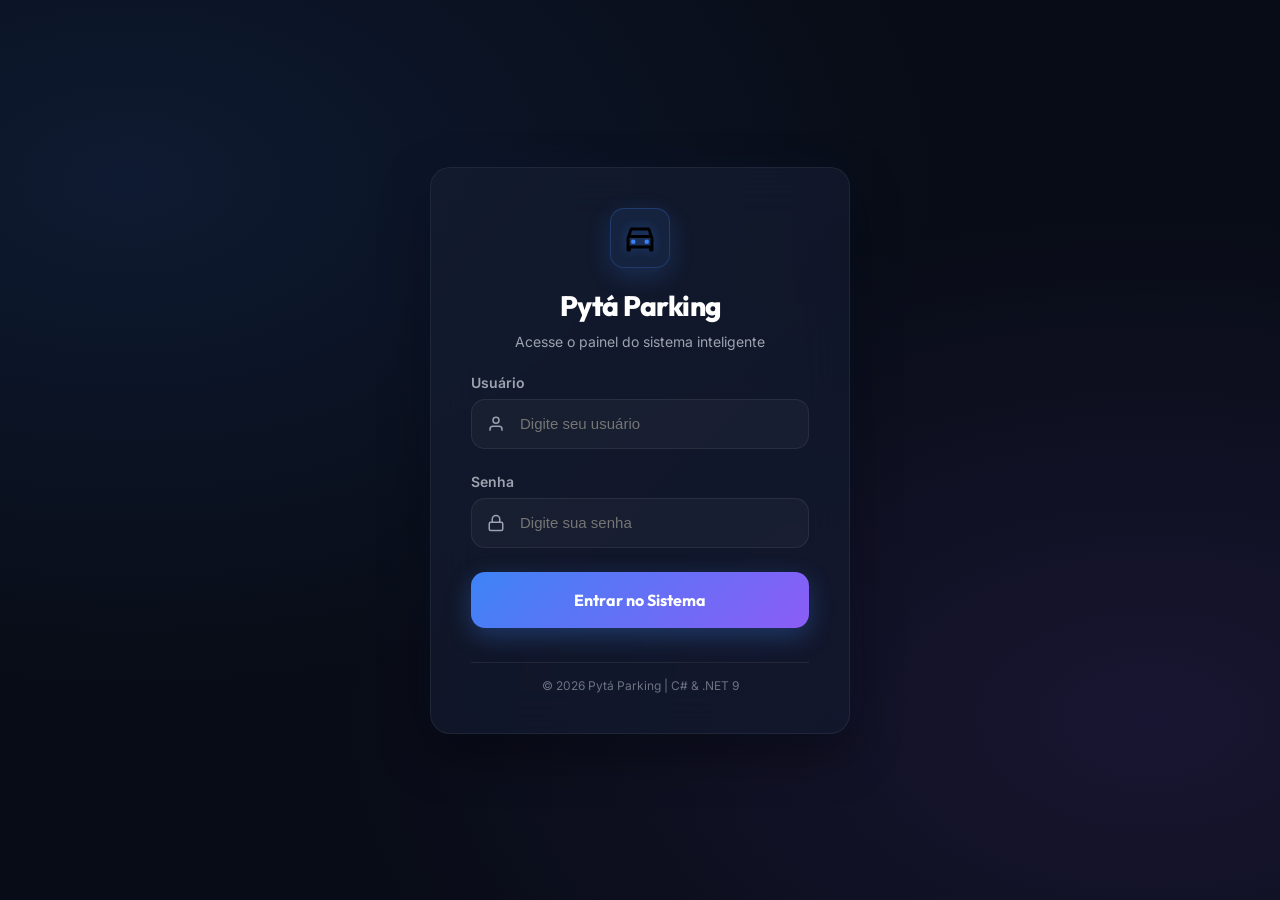
==== commit f6f28ac4: "fix: Renomeia o titulo no index.html e adiciona parametro de versao ao CSS para evitar cache" ====
--- a/wwwroot/index.html
+++ b/wwwroot/index.html
@@ -4,9 +4,9 @@
     <meta charset="UTF-8">
     <meta name="viewport" content="width=device-width, initial-scale=1.0">
     <meta name="description" content="Sistema de Gerenciamento de Estacionamento inteligente e responsivo. Controle entradas, saídas, faturamento e vagas em tempo real com design premium.">
-    <title>Antigravity Parking - Sistema Inteligente de Estacionamento</title>
+    <title>Pytá Parking - Sistema Inteligente de Estacionamento</title>
     <!-- CSS Estilos -->
-    <link rel="stylesheet" href="css/styles.css">
+    <link rel="stylesheet" href="css/styles.css?v=1.0.1">
     <!-- Icones SVG Embutidos nas seções para carregamento instantâneo -->
 </head>
 <body>
--- a/wwwroot/css/styles.css
+++ b/wwwroot/css/styles.css
@@ -1447,21 +1447,56 @@
         height: auto;
         border-right: none;
         border-bottom: 1px solid var(--border-color);
-        padding: 20px;
+        padding: 12px 16px;
+        display: grid;
+        grid-template-columns: 1fr auto;
+        align-items: center;
+        gap: 12px 0;
     }
     .brand {
-        padding-bottom: 20px;
+        grid-column: 1;
+        padding: 0;
+        margin: 0;
+    }
+    .user-profile-card {
+        grid-column: 2;
+        margin: 0;
+        padding: 0;
+        background: transparent;
+        border: none;
+        backdrop-filter: none;
+        box-shadow: none;
+        gap: 8px;
+    }
+    .user-avatar, .user-info {
+        display: none;
+    }
+    .sidebar nav {
+        grid-column: 1 / span 2;
+        width: 100%;
+        overflow: visible;
+        margin: 0;
+        padding: 0;
     }
     .nav-menu {
         flex-direction: row;
         overflow-x: auto;
         padding-bottom: 5px;
+        gap: 8px;
+        width: 100%;
+        scrollbar-width: none;
+    }
+    .nav-menu::-webkit-scrollbar {
+        display: none;
     }
     .nav-link {
         padding: 10px 14px;
         white-space: nowrap;
     }
     .nav-link.active::before {
+        display: none;
+    }
+    .sidebar-footer {
         display: none;
     }
     .main-content {
